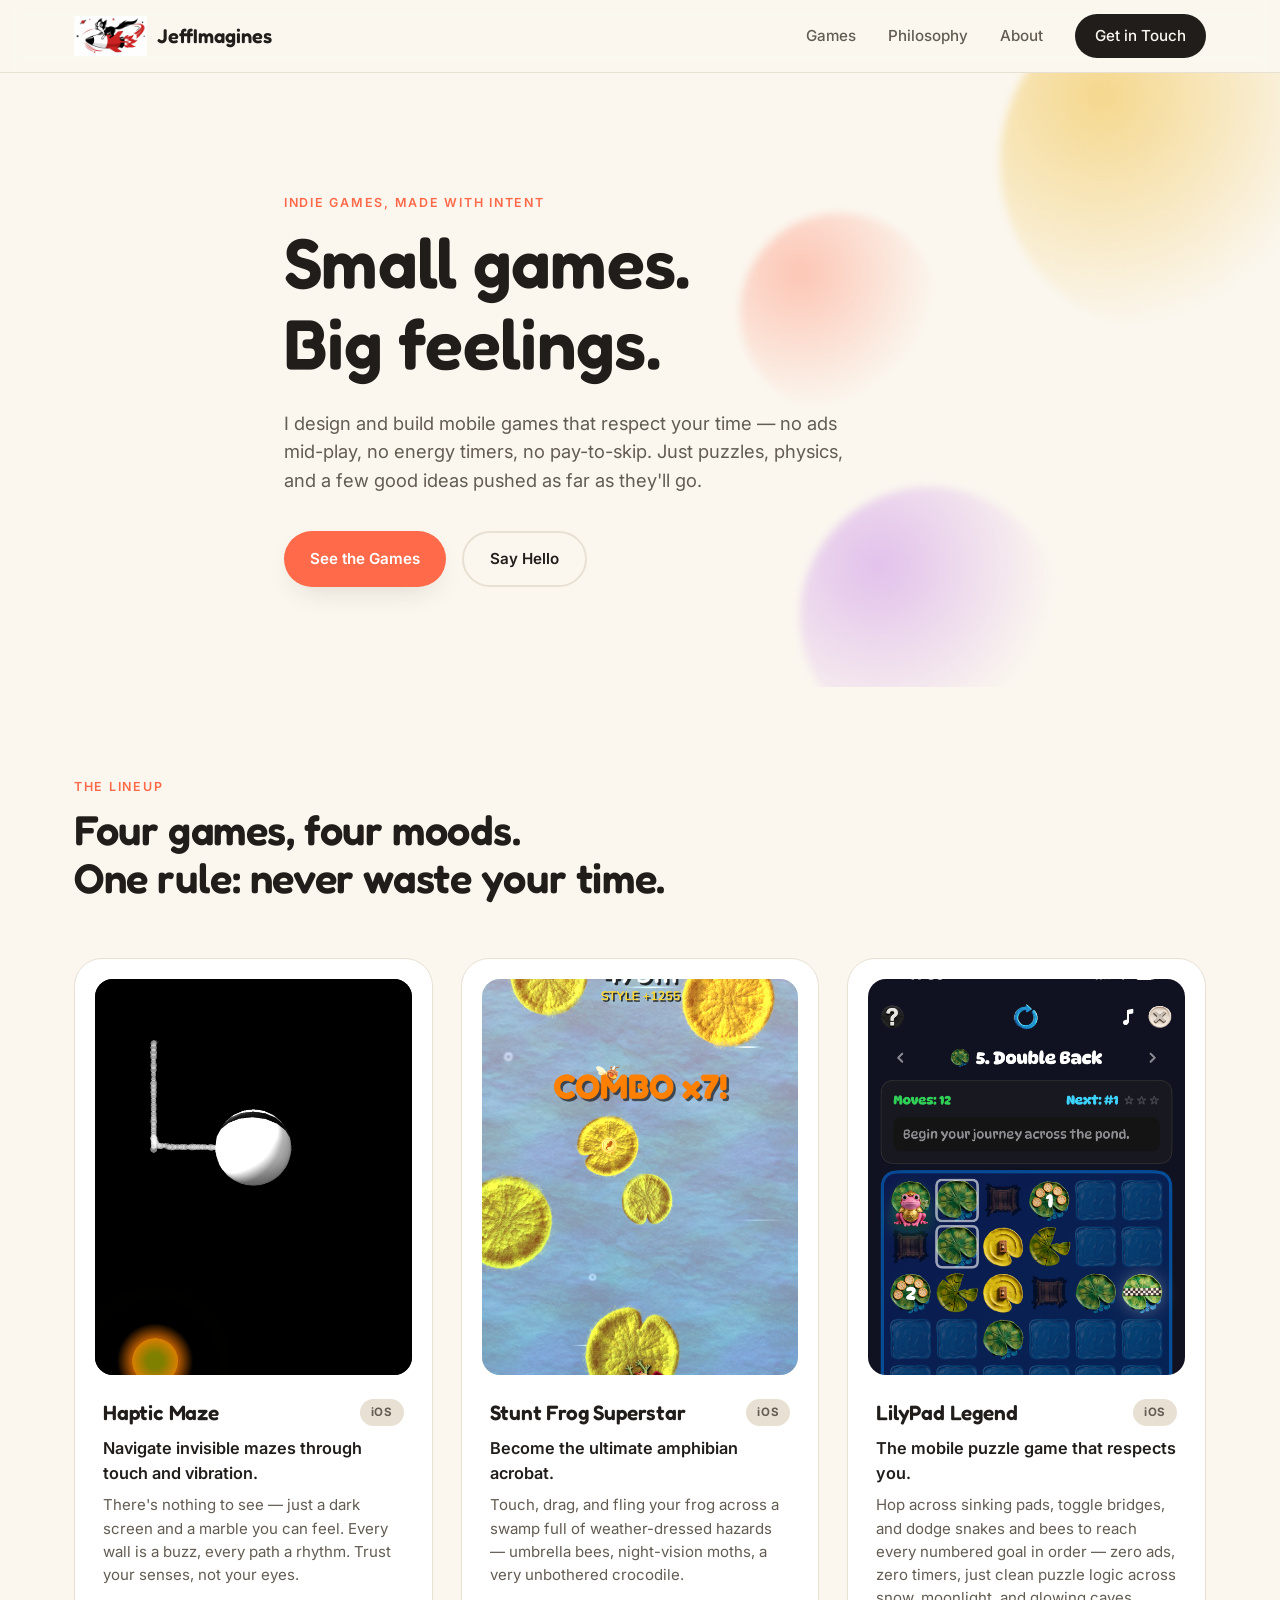
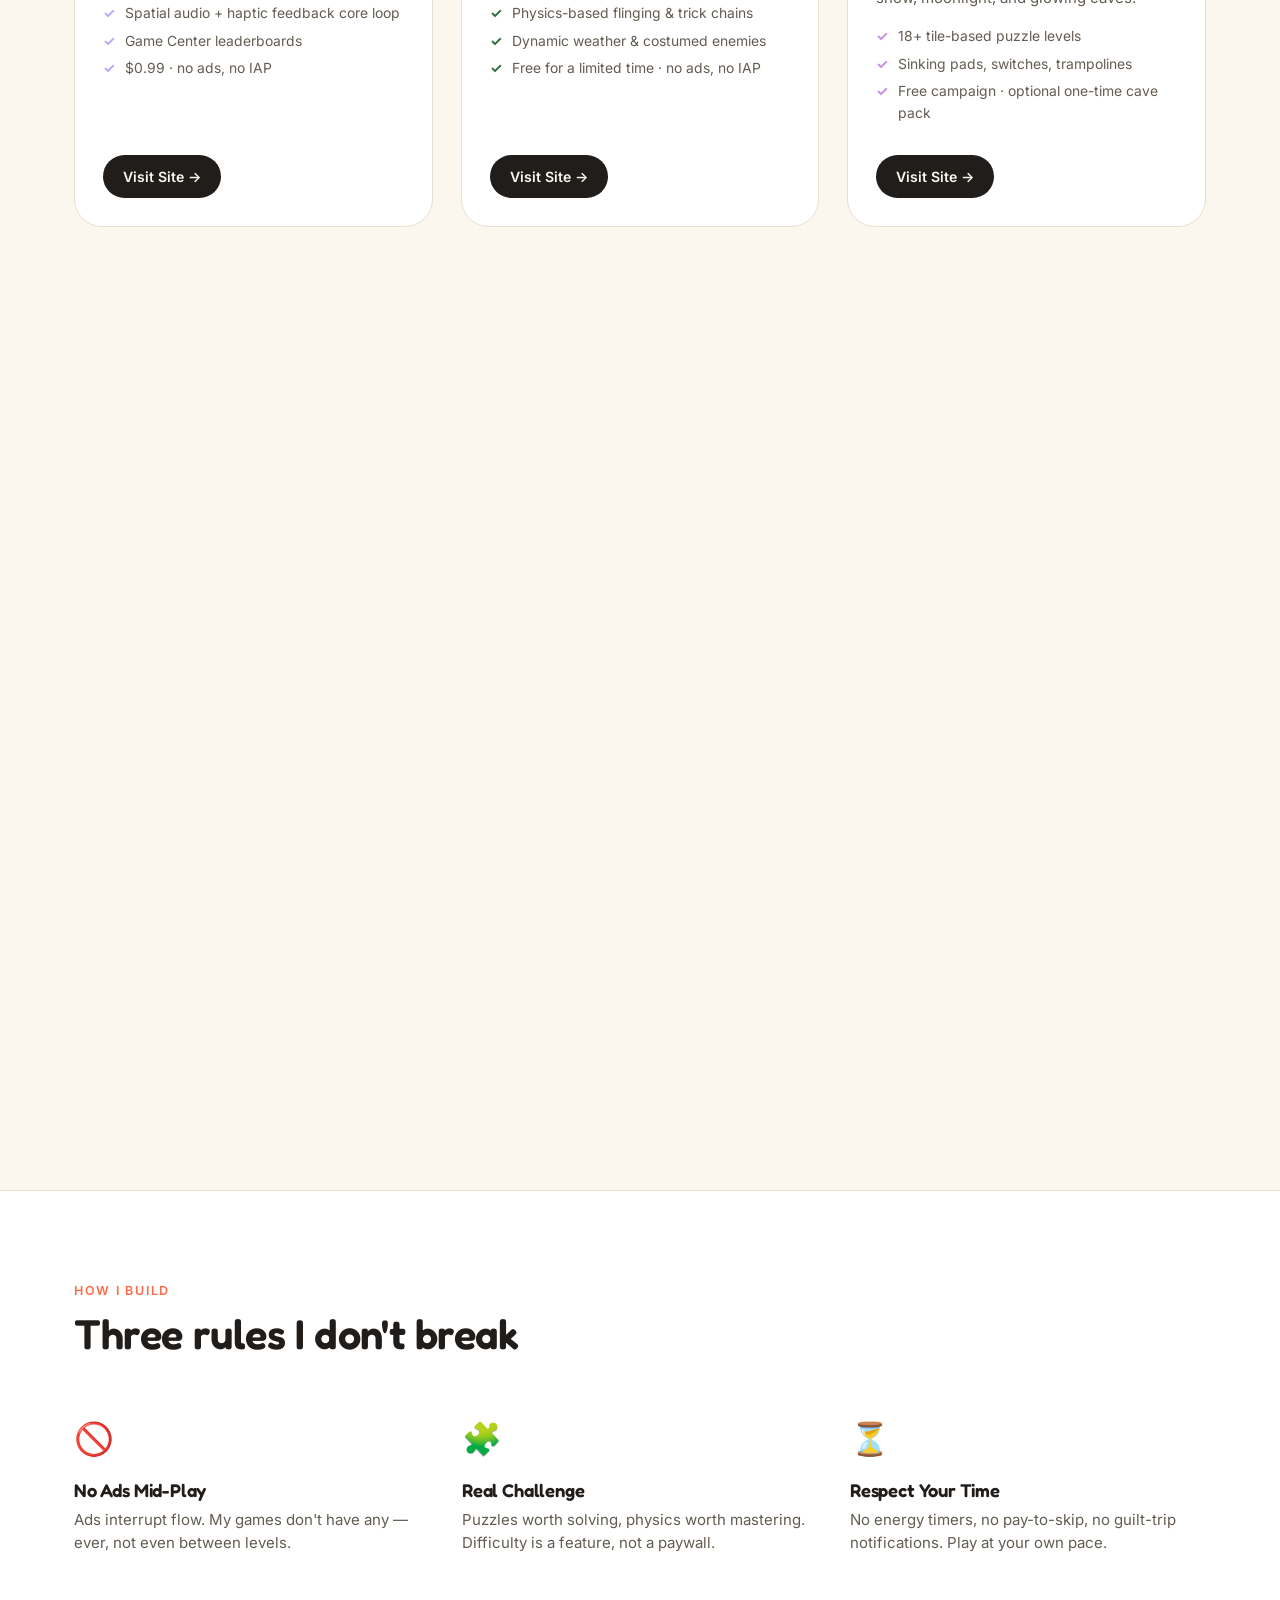
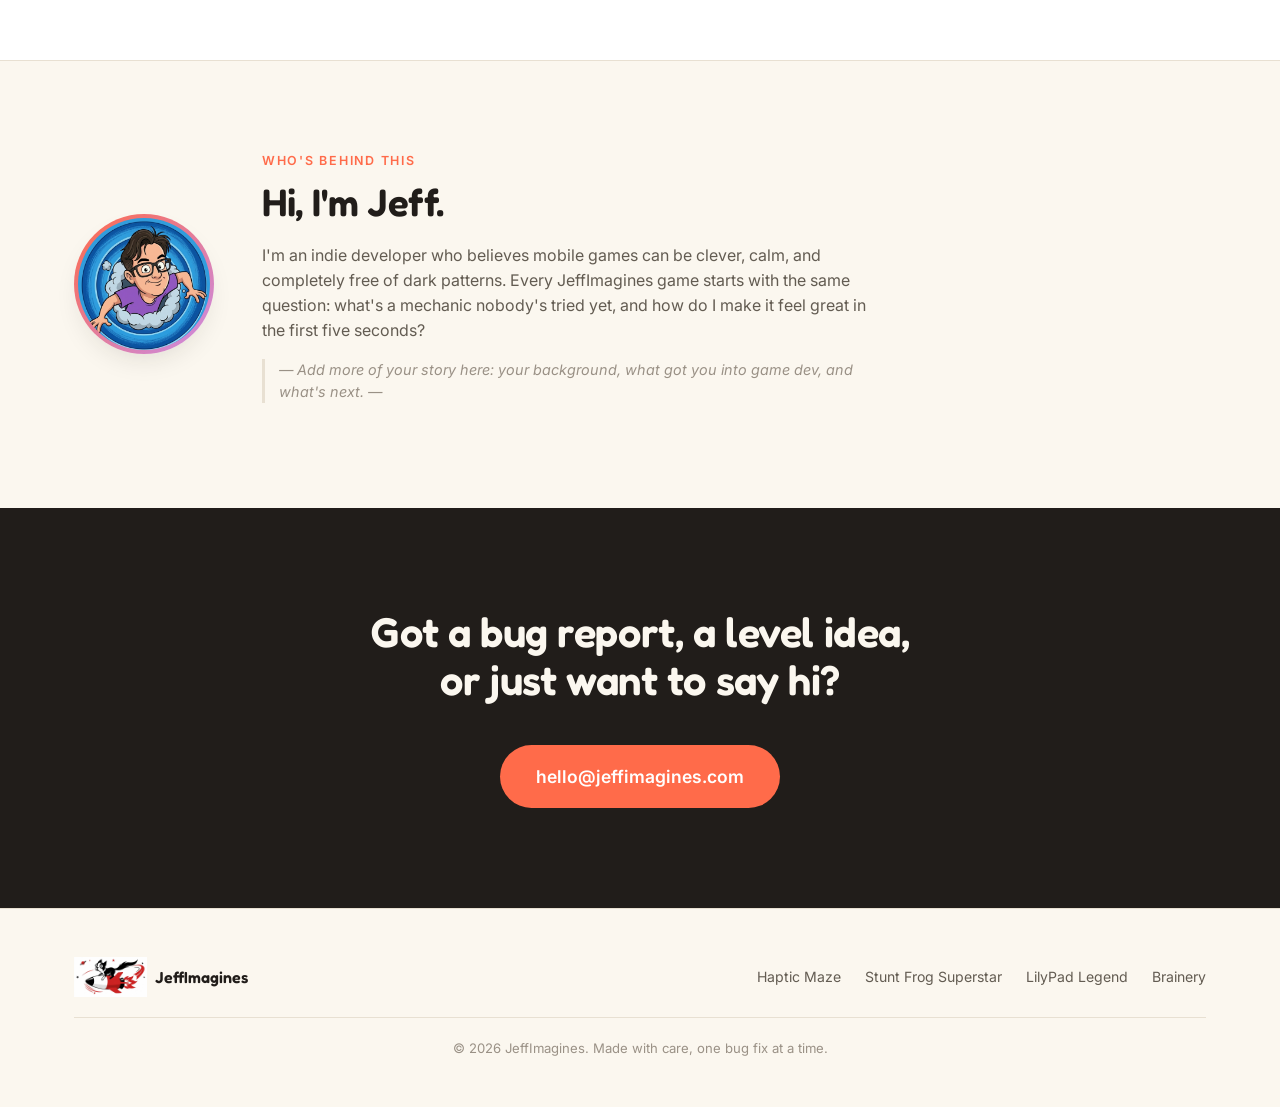
==== index.html @ 8369ee56 "Initial commit: JeffImagines game portfolio site Responsive one-page site showcasing Haptic Maze, St" ====
<!DOCTYPE html>
<html lang="en">
<head>
<meta charset="UTF-8">
<meta name="viewport" content="width=device-width, initial-scale=1.0">
<title>JeffImagines — Indie Mobile Games</title>
<meta name="description" content="JeffImagines is an indie studio making small, honest mobile games — Haptic Maze, Stunt Frog Superstar, LilyPad Legend, and Brainery. No ads mid-play, no dark patterns, just good games.">
<link rel="icon" href="assets/logo.PNG" type="image/png">
<link rel="preconnect" href="https://fonts.googleapis.com">
<link rel="preconnect" href="https://fonts.gstatic.com" crossorigin>
<link href="https://fonts.googleapis.com/css2?family=Fredoka:wght@500;600;700&family=Inter:wght@400;500;600;700&display=swap" rel="stylesheet">
<link rel="stylesheet" href="css/styles.css">
</head>
<body>

<a class="skip-link" href="#main">Skip to content</a>

<header class="site-header" id="top">
  <div class="wrap header-inner">
    <a href="#top" class="brand">
      <img src="assets/logo.PNG" alt="" class="brand-mark">
      <span class="brand-name">JeffImagines</span>
    </a>

    <nav class="main-nav" id="main-nav">
      <a href="#games">Games</a>
      <a href="#philosophy">Philosophy</a>
      <a href="#about">About</a>
      <a href="#contact" class="nav-cta">Get in Touch</a>
    </nav>

    <button class="nav-toggle" id="navToggle" aria-label="Toggle menu" aria-expanded="false" aria-controls="main-nav">
      <span></span><span></span><span></span>
    </button>
  </div>
</header>

<main id="main">

  <!-- HERO -->
  <section class="hero">
    <div class="hero-blob blob-1" aria-hidden="true"></div>
    <div class="hero-blob blob-2" aria-hidden="true"></div>
    <div class="hero-blob blob-3" aria-hidden="true"></div>
    <div class="wrap hero-inner">
      <p class="eyebrow">Indie games, made with intent</p>
      <h1>Small games.<br>Big feelings.</h1>
      <p class="hero-sub">
        I design and build mobile games that respect your time — no ads mid-play,
        no energy timers, no pay-to-skip. Just puzzles, physics, and a few good ideas
        pushed as far as they'll go.
      </p>
      <div class="hero-actions">
        <a href="#games" class="btn btn-primary">See the Games</a>
        <a href="#contact" class="btn btn-ghost">Say Hello</a>
      </div>
    </div>
  </section>

  <!-- GAMES -->
  <section class="games" id="games">
    <div class="wrap">
      <div class="section-head">
        <p class="eyebrow">The Lineup</p>
        <h2>Four games, four moods.<br>One rule: never waste your time.</h2>
      </div>

      <div class="game-grid">

        <!-- Haptic Maze -->
        <article class="game-card card-maze">
          <div class="card-art">
            <img src="assets/screenshots/haptic-maze.png" alt="Haptic Maze gameplay — a glowing white marble navigating a dark maze in Zen Mode" class="art-shot" loading="lazy">
          </div>
          <div class="card-body">
            <div class="card-top">
              <h3>Haptic Maze</h3>
              <span class="platform-badge">iOS</span>
            </div>
            <p class="card-tag">Navigate invisible mazes through touch and vibration.</p>
            <p class="card-desc">
              There's nothing to see — just a dark screen and a marble you can feel.
              Every wall is a buzz, every path a rhythm. Trust your senses, not your eyes.
            </p>
            <ul class="card-features">
              <li>Spatial audio + haptic feedback core loop</li>
              <li>Game Center leaderboards</li>
              <li>$0.99 · no ads, no IAP</li>
            </ul>
            <a href="https://hapticmaze.com" target="_blank" rel="noopener" class="btn btn-card">Visit Site →</a>
          </div>
        </article>

        <!-- Stunt Frog Superstar -->
        <article class="game-card card-frog">
          <div class="card-art">
            <img src="assets/screenshots/stunt-frog-superstar.png" alt="Stunt Frog Superstar gameplay — frog in a cape chaining a x7 combo across falling lily pads" class="art-shot" loading="lazy">
          </div>
          <div class="card-body">
            <div class="card-top">
              <h3>Stunt Frog Superstar</h3>
              <span class="platform-badge">iOS</span>
            </div>
            <p class="card-tag">Become the ultimate amphibian acrobat.</p>
            <p class="card-desc">
              Touch, drag, and fling your frog across a swamp full of weather-dressed
              hazards — umbrella bees, night-vision moths, a very unbothered crocodile.
            </p>
            <ul class="card-features">
              <li>Physics-based flinging &amp; trick chains</li>
              <li>Dynamic weather &amp; costumed enemies</li>
              <li>Free for a limited time · no ads, no IAP</li>
            </ul>
            <a href="https://stuntfrogsuperstar.com" target="_blank" rel="noopener" class="btn btn-card">Visit Site →</a>
          </div>
        </article>

        <!-- LilyPad Legend -->
        <article class="game-card card-lily">
          <div class="card-art">
            <img src="assets/screenshots/lilypad-legend.png" alt="LilyPad Legend gameplay — a tile-based pond puzzle grid with a crowned frog, switches, and numbered goal pads" class="art-shot" loading="lazy">
          </div>
          <div class="card-body">
            <div class="card-top">
              <h3>LilyPad Legend</h3>
              <span class="platform-badge">iOS</span>
            </div>
            <p class="card-tag">The mobile puzzle game that respects you.</p>
            <p class="card-desc">
              Hop across sinking pads, toggle bridges, and dodge snakes and bees to
              reach every numbered goal in order — zero ads, zero timers, just clean
              puzzle logic across snow, moonlight, and glowing caves.
            </p>
            <ul class="card-features">
              <li>18+ tile-based puzzle levels</li>
              <li>Sinking pads, switches, trampolines</li>
              <li>Free campaign · optional one-time cave pack</li>
            </ul>
            <a href="https://www.lilypadlegend.com" target="_blank" rel="noopener" class="btn btn-card">Visit Site →</a>
          </div>
        </article>

        <!-- Brainery -->
        <article class="game-card card-brain">
          <div class="card-art">
            <img src="assets/screenshots/brainery.png" alt="Brainery gameplay — a cryptogram puzzle mid-solve with a letter-mapping keyboard" class="art-shot" loading="lazy">
          </div>
          <div class="card-body">
            <div class="card-top">
              <h3>Brainery</h3>
              <span class="platform-badge">iOS</span>
            </div>
            <p class="card-tag">Seven puzzles. One sharper brain.</p>
            <p class="card-desc">
              A calm, paper-warm bundle of seven cognitive games — cryptograms,
              memory grids, reaction drills, mental math — built as a quiet ritual,
              not another notification to dismiss.
            </p>
            <ul class="card-features">
              <li>7 games in one: speed, memory, reasoning, vocabulary</li>
              <li>No ads mid-puzzle, no dark patterns</li>
              <li>Distraction-free, focus-first design</li>
            </ul>
            <a href="https://pixelfilm44.github.io/brainery-marketing/" target="_blank" rel="noopener" class="btn btn-card">Visit Site →</a>
          </div>
        </article>

      </div>
    </div>
  </section>

  <!-- PHILOSOPHY -->
  <section class="philosophy" id="philosophy">
    <div class="wrap">
      <div class="section-head">
        <p class="eyebrow">How I Build</p>
        <h2>Three rules I don't break</h2>
      </div>
      <div class="principle-grid">
        <div class="principle">
          <div class="principle-icon" aria-hidden="true">🚫</div>
          <h3>No Ads Mid-Play</h3>
          <p>Ads interrupt flow. My games don't have any — ever, not even between levels.</p>
        </div>
        <div class="principle">
          <div class="principle-icon" aria-hidden="true">🧩</div>
          <h3>Real Challenge</h3>
          <p>Puzzles worth solving, physics worth mastering. Difficulty is a feature, not a paywall.</p>
        </div>
        <div class="principle">
          <div class="principle-icon" aria-hidden="true">⏳</div>
          <h3>Respect Your Time</h3>
          <p>No energy timers, no pay-to-skip, no guilt-trip notifications. Play at your own pace.</p>
        </div>
      </div>
    </div>
  </section>

  <!-- ABOUT -->
  <section class="about" id="about">
    <div class="wrap about-inner">
      <img src="assets/profile.PNG" alt="Cartoon portrait of Jeff bursting through a cloud" class="about-avatar">
      <div class="about-copy">
        <p class="eyebrow">Who's Behind This</p>
        <h2>Hi, I'm Jeff.</h2>
        <p>
          I'm an indie developer who believes mobile games can be clever, calm, and
          completely free of dark patterns. Every JeffImagines game starts with the
          same question: what's a mechanic nobody's tried yet, and how do I make it
          feel great in the first five seconds?
        </p>
        <p class="about-edit-note">
          — Add more of your story here: your background, what got you into game dev,
          and what's next. —
        </p>
      </div>
    </div>
  </section>

  <!-- CONTACT -->
  <section class="contact" id="contact">
    <div class="wrap contact-inner">
      <h2>Got a bug report, a level idea,<br>or just want to say hi?</h2>
      <a href="mailto:hello@jeffimagines.com" class="btn btn-primary btn-lg">hello@jeffimagines.com</a>
    </div>
  </section>

</main>

<footer class="site-footer">
  <div class="wrap footer-inner">
    <div class="footer-brand">
      <img src="assets/logo.PNG" alt="" class="brand-mark"> JeffImagines
    </div>
    <nav class="footer-links">
      <a href="https://hapticmaze.com" target="_blank" rel="noopener">Haptic Maze</a>
      <a href="https://stuntfrogsuperstar.com" target="_blank" rel="noopener">Stunt Frog Superstar</a>
      <a href="https://www.lilypadlegend.com" target="_blank" rel="noopener">LilyPad Legend</a>
      <a href="https://pixelfilm44.github.io/brainery-marketing/" target="_blank" rel="noopener">Brainery</a>
    </nav>
    <p class="footer-copy">© <span id="year"></span> JeffImagines. Made with care, one bug fix at a time.</p>
  </div>
</footer>

<script src="js/main.js"></script>
</body>
</html>
---- css/styles.css ----
/* ============ Reset & Base ============ */
*, *::before, *::after { box-sizing: border-box; }
html { scroll-behavior: smooth; }

:root {
  --paper: #FBF7EF;
  --paper-raised: #FFFFFF;
  --ink: #211D1A;
  --ink-soft: #635C52;
  --ink-faint: #9A9186;
  --line: #E8E0D2;

  --brand: #FF6B4A;
  --brand-dark: #E4552F;
  --brand-ink: #FFF4EE;

  --maze-bg: #14120F;
  --maze-fg: #F2F0EB;
  --maze-accent: #B9A6FF;

  --frog-bg: #E7F3DD;
  --frog-fg: #1F3A22;
  --frog-accent: #EFB92E;
  --frog-deep: #2F6B3C;

  --lily-bg: #FDEEF3;
  --lily-fg: #4A2340;
  --lily-accent: #C98CE8;
  --lily-leaf: #6FBF73;

  --brain-bg: #FCEEDD;
  --brain-fg: #4A3420;
  --brain-accent: #FF6B4A;

  --radius-lg: 28px;
  --radius-md: 18px;
  --radius-sm: 10px;
  --shadow-soft: 0 12px 30px -12px rgba(33, 29, 26, 0.16);
  --shadow-lift: 0 20px 40px -14px rgba(33, 29, 26, 0.28);

  font-size: 16px;
}

@media (prefers-color-scheme: dark) {
  :root {
    --paper: #17140F;
    --paper-raised: #211D17;
    --ink: #F5F1E8;
    --ink-soft: #C7BEAF;
    --ink-faint: #8B8375;
    --line: #35302A;
    --brand-ink: #221812;
  }
}

body {
  margin: 0;
  font-family: 'Inter', -apple-system, BlinkMacSystemFont, 'Segoe UI', sans-serif;
  background: var(--paper);
  color: var(--ink);
  line-height: 1.55;
  -webkit-font-smoothing: antialiased;
}

h1, h2, h3 {
  font-family: 'Fredoka', 'Inter', sans-serif;
  font-weight: 600;
  line-height: 1.15;
  margin: 0 0 0.5em;
  letter-spacing: -0.01em;
}

p { margin: 0 0 1em; color: var(--ink-soft); }
a { color: inherit; text-decoration: none; }
ul { margin: 0; padding: 0; list-style: none; }
img, svg { display: block; max-width: 100%; }

.wrap {
  width: 100%;
  max-width: 1180px;
  margin: 0 auto;
  padding: 0 24px;
}

.skip-link {
  position: absolute;
  left: -999px;
  top: 0;
  background: var(--brand);
  color: #fff;
  padding: 12px 20px;
  border-radius: 0 0 8px 0;
  z-index: 999;
}
.skip-link:focus { left: 0; }

.eyebrow {
  text-transform: uppercase;
  letter-spacing: 0.14em;
  font-size: 0.78rem;
  font-weight: 600;
  color: var(--brand);
  margin-bottom: 0.8em;
}

/* ============ Buttons ============ */
.btn {
  display: inline-flex;
  align-items: center;
  gap: 8px;
  padding: 14px 26px;
  border-radius: 999px;
  font-weight: 600;
  font-size: 0.95rem;
  transition: transform 0.18s ease, box-shadow 0.18s ease, background 0.18s ease;
  white-space: nowrap;
}
.btn-primary {
  background: var(--brand);
  color: #fff;
  box-shadow: var(--shadow-soft);
}
.btn-primary:hover { background: var(--brand-dark); transform: translateY(-2px); box-shadow: var(--shadow-lift); }
.btn-ghost {
  background: transparent;
  color: var(--ink);
  border: 2px solid var(--line);
}
.btn-ghost:hover { border-color: var(--brand); color: var(--brand); transform: translateY(-2px); }
.btn-lg { padding: 18px 36px; font-size: 1.1rem; }
.btn-card {
  background: var(--ink);
  color: var(--paper);
  padding: 11px 20px;
  font-size: 0.88rem;
}
.btn-card:hover { transform: translateY(-2px); box-shadow: var(--shadow-soft); }

/* ============ Header ============ */
.site-header {
  position: sticky;
  top: 0;
  z-index: 100;
  background: color-mix(in srgb, var(--paper) 88%, transparent);
  backdrop-filter: blur(10px);
  border-bottom: 1px solid var(--line);
}
.header-inner {
  display: flex;
  align-items: center;
  justify-content: space-between;
  height: 72px;
}
.brand {
  display: flex;
  align-items: center;
  gap: 10px;
  font-family: 'Fredoka', sans-serif;
  font-weight: 600;
  font-size: 1.25rem;
}
.brand-mark { height: 40px; width: auto; display: block; }

.main-nav {
  display: flex;
  align-items: center;
  gap: 32px;
}
.main-nav a {
  font-weight: 500;
  color: var(--ink-soft);
  font-size: 0.95rem;
}
.main-nav a:hover { color: var(--ink); }
.nav-cta {
  background: var(--ink);
  color: var(--paper) !important;
  padding: 10px 20px;
  border-radius: 999px;
}
.nav-cta:hover { background: var(--brand) !important; }

.nav-toggle {
  display: none;
  flex-direction: column;
  gap: 5px;
  background: none;
  border: none;
  cursor: pointer;
  padding: 8px;
}
.nav-toggle span {
  width: 24px;
  height: 2px;
  background: var(--ink);
  border-radius: 2px;
  transition: transform 0.25s ease, opacity 0.25s ease;
}
.nav-toggle.open span:nth-child(1) { transform: translateY(7px) rotate(45deg); }
.nav-toggle.open span:nth-child(2) { opacity: 0; }
.nav-toggle.open span:nth-child(3) { transform: translateY(-7px) rotate(-45deg); }

/* ============ Hero ============ */
.hero {
  position: relative;
  overflow: hidden;
  padding: 120px 0 100px;
}
.hero-inner { position: relative; z-index: 2; max-width: 760px; }
.hero h1 {
  font-size: clamp(2.6rem, 6vw, 4.4rem);
  margin-bottom: 0.35em;
}
.hero-sub {
  font-size: 1.15rem;
  max-width: 560px;
  margin-bottom: 2em;
}
.hero-actions { display: flex; gap: 16px; flex-wrap: wrap; }

.hero-blob {
  position: absolute;
  border-radius: 50%;
  filter: blur(4px);
  opacity: 0.5;
  z-index: 1;
}
.blob-1 { width: 340px; height: 340px; background: radial-gradient(circle at 30% 30%, var(--frog-accent), transparent 70%); top: -80px; right: -60px; }
.blob-2 { width: 260px; height: 260px; background: radial-gradient(circle at 30% 30%, var(--lily-accent), transparent 70%); bottom: -60px; right: 220px; }
.blob-3 { width: 200px; height: 200px; background: radial-gradient(circle at 30% 30%, var(--brand), transparent 70%); top: 140px; right: 340px; opacity: 0.35; }

/* ============ Section Head ============ */
.section-head { max-width: 640px; margin-bottom: 56px; }
.section-head h2 { font-size: clamp(1.8rem, 3.6vw, 2.6rem); }

.games, .philosophy { padding: 90px 0; }
.philosophy { background: var(--paper-raised); border-top: 1px solid var(--line); border-bottom: 1px solid var(--line); }

/* ============ Game Cards ============ */
.game-grid {
  display: grid;
  grid-template-columns: repeat(auto-fit, minmax(320px, 1fr));
  gap: 28px;
}

.game-card {
  background: var(--paper-raised);
  border: 1px solid var(--line);
  border-radius: var(--radius-lg);
  overflow: hidden;
  display: flex;
  flex-direction: column;
  transition: transform 0.25s ease, box-shadow 0.25s ease;
}
.game-card:hover {
  transform: translateY(-6px);
  box-shadow: var(--shadow-lift);
}

.card-art { padding: 20px 20px 0; }
.art-shot {
  width: 100%;
  aspect-ratio: 4 / 5;
  object-fit: cover;
  border-radius: var(--radius-md);
  background: var(--line);
}

.card-body { padding: 24px 28px 28px; display: flex; flex-direction: column; flex: 1; }
.card-top { display: flex; align-items: center; justify-content: space-between; gap: 12px; }
.card-top h3 { font-size: 1.3rem; margin: 0; }

.platform-badge {
  font-size: 0.72rem;
  font-weight: 700;
  letter-spacing: 0.06em;
  padding: 5px 11px;
  border-radius: 999px;
  background: var(--line);
  color: var(--ink-soft);
  flex-shrink: 0;
}

.card-tag {
  font-weight: 600;
  color: var(--ink);
  margin: 0.6em 0 0.4em;
  font-size: 1.02rem;
}
.card-desc { font-size: 0.94rem; margin-bottom: 1.1em; }

.card-features { margin-bottom: 1.5em; }
.card-features li {
  font-size: 0.87rem;
  color: var(--ink-soft);
  padding-left: 22px;
  position: relative;
  margin-bottom: 6px;
}
.card-features li::before {
  content: "✓";
  position: absolute;
  left: 0;
  color: var(--card-accent, var(--brand));
  font-weight: 700;
}

.game-card .btn-card { margin-top: auto; align-self: flex-start; }

/* Per-card themed accents + screenshot crop framing */
.card-maze { --card-accent: var(--maze-accent); }
.card-maze .art-shot { object-position: 50% 60%; background: var(--maze-bg); }

.card-frog { --card-accent: var(--frog-deep); }
.card-frog .art-shot { object-position: 50% 28%; background: var(--frog-bg); }

.card-lily { --card-accent: var(--lily-accent); }
.card-lily .art-shot { object-position: 50% 10%; background: var(--lily-bg); }

.card-brain { --card-accent: var(--brain-accent); }
.card-brain .art-shot { object-position: 50% 15%; background: var(--brain-bg); }

/* ============ Philosophy ============ */
.principle-grid {
  display: grid;
  grid-template-columns: repeat(auto-fit, minmax(240px, 1fr));
  gap: 32px;
}
.principle-icon {
  font-size: 2rem;
  margin-bottom: 0.5em;
}
.principle h3 { font-size: 1.15rem; margin-bottom: 0.4em; }
.principle p { font-size: 0.94rem; }

/* ============ About ============ */
.about { padding: 90px 0; }
.about-inner {
  display: flex;
  align-items: center;
  gap: 48px;
}
.about-avatar {
  flex-shrink: 0;
  box-sizing: border-box;
  width: 140px;
  height: 140px;
  border-radius: 50%;
  object-fit: cover;
  background: linear-gradient(135deg, var(--brand), var(--lily-accent));
  padding: 4px;
  box-shadow: var(--shadow-soft);
}
.about-copy { max-width: 620px; }
.about-copy h2 { font-size: clamp(1.8rem, 3.4vw, 2.4rem); }
.about-edit-note {
  font-style: italic;
  color: var(--ink-faint);
  font-size: 0.9rem;
  border-left: 3px solid var(--line);
  padding-left: 14px;
}

/* ============ Contact ============ */
.contact {
  padding: 100px 0;
  background: var(--ink);
  color: var(--paper);
  text-align: center;
}
.contact h2 {
  color: var(--paper);
  font-size: clamp(1.8rem, 3.8vw, 2.6rem);
  margin-bottom: 1em;
}
.contact .btn-primary { box-shadow: none; }

/* ============ Footer ============ */
.site-footer {
  padding: 48px 0;
  background: var(--paper);
  border-top: 1px solid var(--line);
}
.footer-inner {
  display: flex;
  flex-wrap: wrap;
  align-items: center;
  justify-content: space-between;
  gap: 20px;
}
.footer-brand {
  display: flex;
  align-items: center;
  gap: 8px;
  font-family: 'Fredoka', sans-serif;
  font-weight: 600;
}
.footer-links { display: flex; flex-wrap: wrap; gap: 24px; }
.footer-links a { font-size: 0.88rem; color: var(--ink-soft); }
.footer-links a:hover { color: var(--brand); }
.footer-copy {
  width: 100%;
  font-size: 0.82rem;
  color: var(--ink-faint);
  margin: 0;
  text-align: center;
  border-top: 1px solid var(--line);
  padding-top: 20px;
}

/* ============ Scroll reveal ============ */
.reveal {
  opacity: 0;
  transform: translateY(18px);
  transition: opacity 0.6s ease, transform 0.6s ease;
}
.reveal.in-view { opacity: 1; transform: translateY(0); }

/* ============ Responsive ============ */
@media (max-width: 860px) {
  .about-inner { flex-direction: column; text-align: center; }
  .about-avatar { width: 110px; height: 110px; }
}

@media (max-width: 720px) {
  .main-nav {
    position: fixed;
    top: 72px;
    left: 0;
    right: 0;
    background: var(--paper-raised);
    border-bottom: 1px solid var(--line);
    flex-direction: column;
    align-items: stretch;
    padding: 16px 24px 24px;
    gap: 4px;
    transform: translateY(-130%);
    opacity: 0;
    transition: transform 0.25s ease, opacity 0.25s ease;
  }
  .main-nav.open { transform: translateY(0); opacity: 1; }
  .main-nav a { padding: 12px 4px; border-bottom: 1px solid var(--line); }
  .main-nav a:last-child { border-bottom: none; }
  .nav-cta { text-align: center; margin-top: 8px; }
  .nav-toggle { display: flex; }

  .hero { padding: 90px 0 70px; }
  .hero-actions { flex-direction: column; align-items: stretch; }
  .hero-actions .btn { justify-content: center; }

  .games, .philosophy, .about, .contact { padding: 64px 0; }
}

@media (max-width: 420px) {
  .wrap { padding: 0 18px; }
  .card-body { padding: 20px 20px 24px; }
}
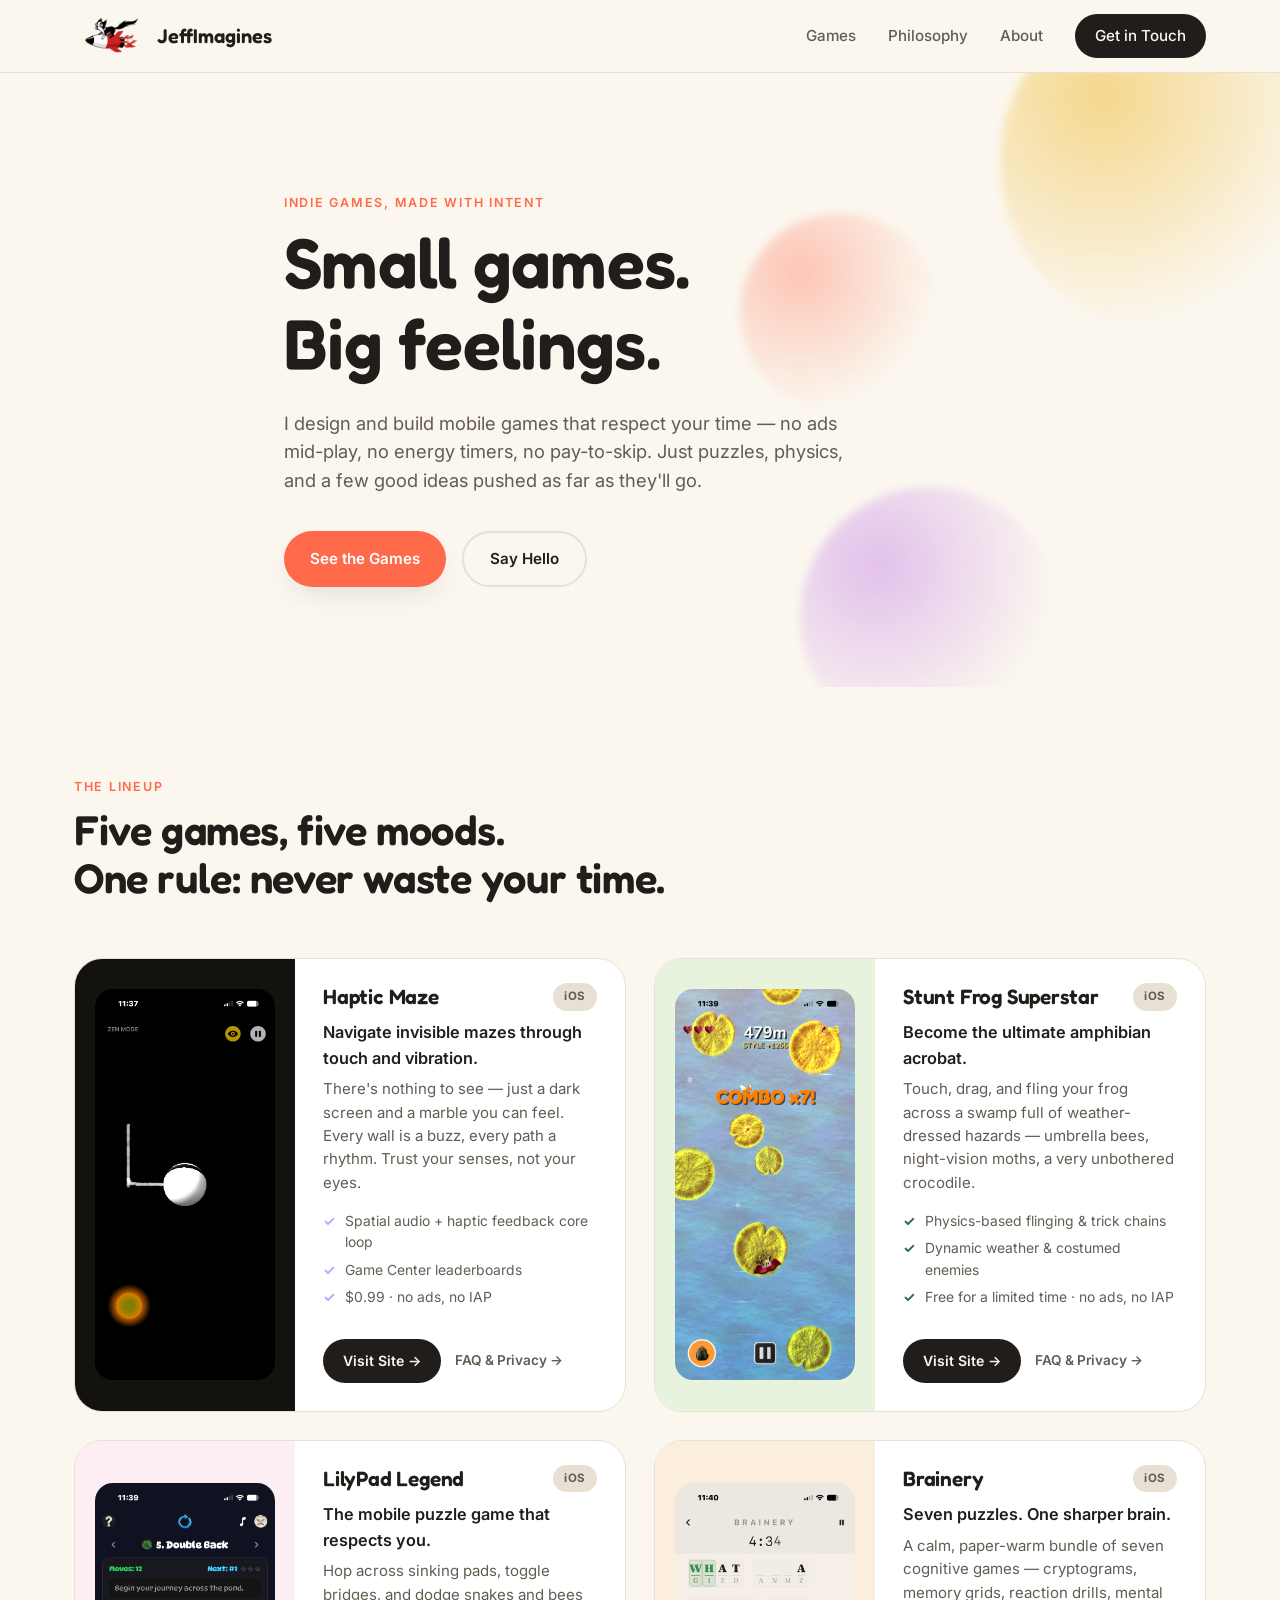
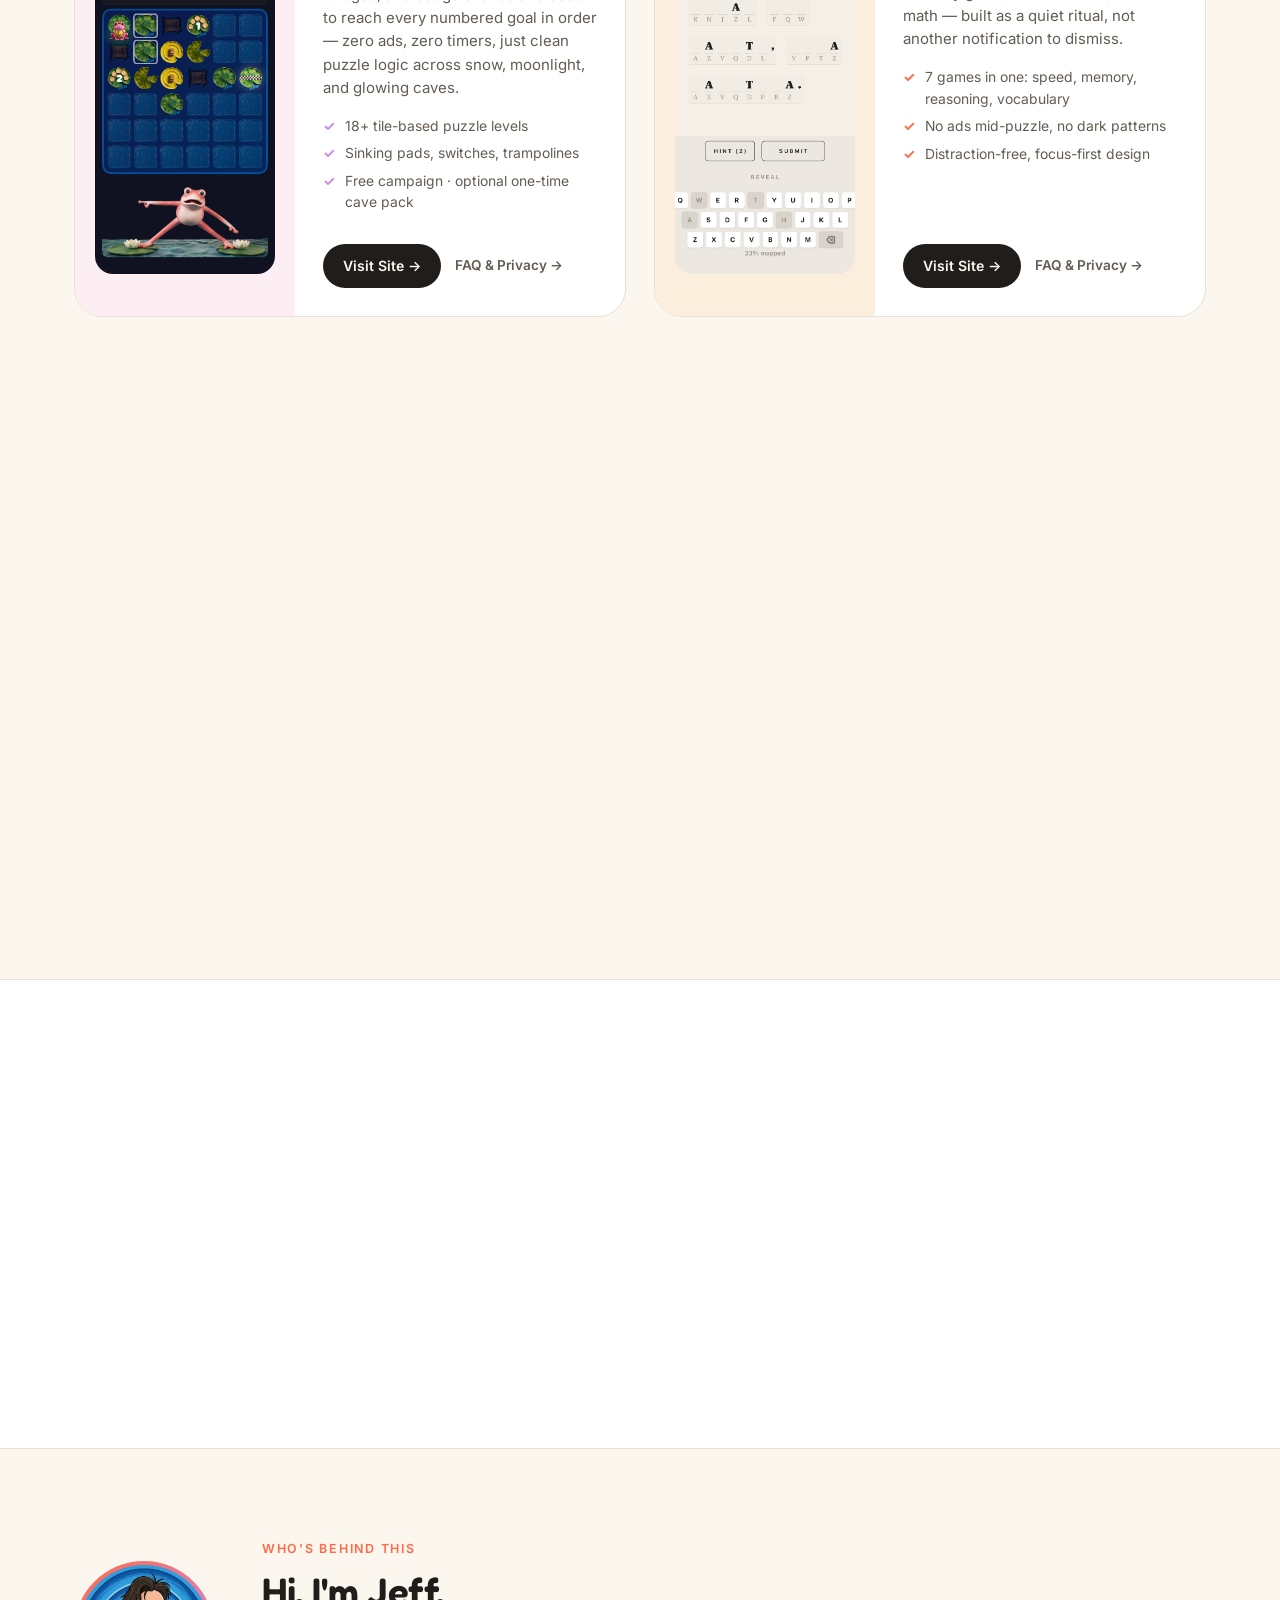
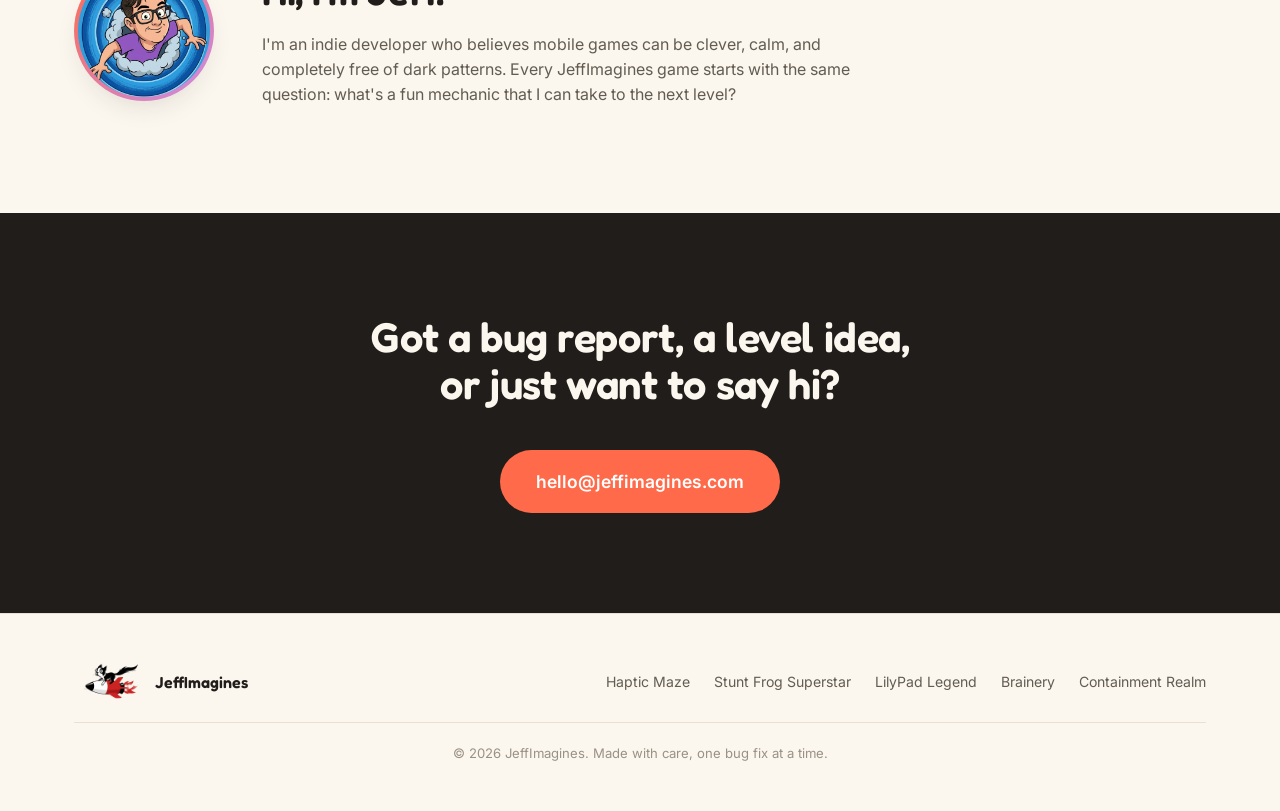
==== commit 727b49c6: "Add per-game FAQ and Privacy Policy pages Pull FAQ and Privacy Policy content from jeffimagines.com " ====
--- a/index.html
+++ b/index.html
@@ -4,7 +4,7 @@
 <meta charset="UTF-8">
 <meta name="viewport" content="width=device-width, initial-scale=1.0">
 <title>JeffImagines — Indie Mobile Games</title>
-<meta name="description" content="JeffImagines is an indie studio making small, honest mobile games — Haptic Maze, Stunt Frog Superstar, LilyPad Legend, and Brainery. No ads mid-play, no dark patterns, just good games.">
+<meta name="description" content="JeffImagines is an indie studio making small, honest mobile games — Haptic Maze, Stunt Frog Superstar, LilyPad Legend, Brainery, and Containment Realm. No ads mid-play, no dark patterns, just good games.">
 <link rel="icon" href="assets/logo.PNG" type="image/png">
 <link rel="preconnect" href="https://fonts.googleapis.com">
 <link rel="preconnect" href="https://fonts.gstatic.com" crossorigin>
@@ -62,7 +62,7 @@
     <div class="wrap">
       <div class="section-head">
         <p class="eyebrow">The Lineup</p>
-        <h2>Four games, four moods.<br>One rule: never waste your time.</h2>
+        <h2>Five games, five moods.<br>One rule: never waste your time.</h2>
       </div>
 
       <div class="game-grid">
@@ -87,7 +87,10 @@
               <li>Game Center leaderboards</li>
               <li>$0.99 · no ads, no IAP</li>
             </ul>
-            <a href="https://hapticmaze.com" target="_blank" rel="noopener" class="btn btn-card">Visit Site →</a>
+            <div class="card-links">
+              <a href="https://hapticmaze.com" target="_blank" rel="noopener" class="btn btn-card">Visit Site →</a>
+              <a href="games/haptic-maze.html" class="link-secondary">FAQ &amp; Privacy →</a>
+            </div>
           </div>
         </article>
 
@@ -111,7 +114,10 @@
               <li>Dynamic weather &amp; costumed enemies</li>
               <li>Free for a limited time · no ads, no IAP</li>
             </ul>
-            <a href="https://stuntfrogsuperstar.com" target="_blank" rel="noopener" class="btn btn-card">Visit Site →</a>
+            <div class="card-links">
+              <a href="https://stuntfrogsuperstar.com" target="_blank" rel="noopener" class="btn btn-card">Visit Site →</a>
+              <a href="games/stunt-frog-superstar.html" class="link-secondary">FAQ &amp; Privacy →</a>
+            </div>
           </div>
         </article>
 
@@ -136,7 +142,10 @@
               <li>Sinking pads, switches, trampolines</li>
               <li>Free campaign · optional one-time cave pack</li>
             </ul>
-            <a href="https://www.lilypadlegend.com" target="_blank" rel="noopener" class="btn btn-card">Visit Site →</a>
+            <div class="card-links">
+              <a href="https://www.lilypadlegend.com" target="_blank" rel="noopener" class="btn btn-card">Visit Site →</a>
+              <a href="games/lilypad-legend.html" class="link-secondary">FAQ &amp; Privacy →</a>
+            </div>
           </div>
         </article>
 
@@ -161,7 +170,39 @@
               <li>No ads mid-puzzle, no dark patterns</li>
               <li>Distraction-free, focus-first design</li>
             </ul>
-            <a href="https://pixelfilm44.github.io/brainery-marketing/" target="_blank" rel="noopener" class="btn btn-card">Visit Site →</a>
+            <div class="card-links">
+              <a href="https://pixelfilm44.github.io/brainery-marketing/" target="_blank" rel="noopener" class="btn btn-card">Visit Site →</a>
+              <a href="games/brainery.html" class="link-secondary">FAQ &amp; Privacy →</a>
+            </div>
+          </div>
+        </article>
+
+        <!-- Containment Realm -->
+        <article class="game-card card-contain">
+          <div class="card-art">
+            <img src="assets/screenshots/containment.png" alt="Containment Realm gameplay — a neon perimeter drawn around escaped prisoners on a dark grid, with a timer and shield meter" class="art-shot" loading="lazy">
+          </div>
+          <div class="card-body">
+            <div class="card-top">
+              <h3>Containment Realm</h3>
+              <span class="platform-badge">iOS</span>
+            </div>
+            <p class="card-tag">Master the art of containment before time runs out.</p>
+            <p class="card-desc">
+              Draw neon barriers or tap to corral escaped prisoners before they breach
+              the perimeter. Play claustrophobic "Inside" rounds or sprawling "Outside"
+              arenas as color-coded rule-breakers, bombs, and a relentless Warden escalate
+              the chaos.
+            </p>
+            <ul class="card-features">
+              <li>Two modes: Inside &amp; Outside, drawing and tap controls</li>
+              <li>Upgradable power-ups — tornadoes, time slow, speed, wall repair</li>
+              <li>Game Center leaderboards &amp; achievements · free, no ads</li>
+            </ul>
+            <div class="card-links">
+              <a href="https://apps.apple.com/us/app/containment-realm/id6751374012" target="_blank" rel="noopener" class="btn btn-card">Visit Site →</a>
+              <a href="games/containment-realm.html" class="link-secondary">FAQ &amp; Privacy →</a>
+            </div>
           </div>
         </article>
 
@@ -206,12 +247,7 @@
         <p>
           I'm an indie developer who believes mobile games can be clever, calm, and
           completely free of dark patterns. Every JeffImagines game starts with the
-          same question: what's a mechanic nobody's tried yet, and how do I make it
-          feel great in the first five seconds?
-        </p>
-        <p class="about-edit-note">
-          — Add more of your story here: your background, what got you into game dev,
-          and what's next. —
+          same question: what's a fun mechanic that I can take to the next level?
         </p>
       </div>
     </div>
@@ -237,6 +273,7 @@
       <a href="https://stuntfrogsuperstar.com" target="_blank" rel="noopener">Stunt Frog Superstar</a>
       <a href="https://www.lilypadlegend.com" target="_blank" rel="noopener">LilyPad Legend</a>
       <a href="https://pixelfilm44.github.io/brainery-marketing/" target="_blank" rel="noopener">Brainery</a>
+      <a href="https://apps.apple.com/us/app/containment-realm/id6751374012" target="_blank" rel="noopener">Containment Realm</a>
     </nav>
     <p class="footer-copy">© <span id="year"></span> JeffImagines. Made with care, one bug fix at a time.</p>
   </div>
--- a/css/styles.css
+++ b/css/styles.css
@@ -31,6 +31,10 @@
   --brain-bg: #FCEEDD;
   --brain-fg: #4A3420;
   --brain-accent: #FF6B4A;
+
+  --contain-bg: #060B14;
+  --contain-fg: #D8FBFF;
+  --contain-accent: #33E0FF;
 
   --radius-lg: 28px;
   --radius-md: 18px;
@@ -239,7 +243,7 @@
 /* ============ Game Cards ============ */
 .game-grid {
   display: grid;
-  grid-template-columns: repeat(auto-fit, minmax(320px, 1fr));
+  grid-template-columns: repeat(auto-fit, minmax(min(460px, 100%), 1fr));
   gap: 28px;
 }
 
@@ -257,16 +261,28 @@
   box-shadow: var(--shadow-lift);
 }
 
-.card-art { padding: 20px 20px 0; }
+@media (min-width: 560px) {
+  .game-card { flex-direction: row; }
+  .card-art { width: 220px; }
+}
+
+.card-art {
+  flex-shrink: 0;
+  display: flex;
+  align-items: center;
+  justify-content: center;
+  padding: 20px;
+}
 .art-shot {
-  width: 100%;
-  aspect-ratio: 4 / 5;
-  object-fit: cover;
+  max-width: 100%;
+  max-height: 460px;
+  width: auto;
+  height: auto;
+  object-fit: contain;
   border-radius: var(--radius-md);
-  background: var(--line);
-}
-
-.card-body { padding: 24px 28px 28px; display: flex; flex-direction: column; flex: 1; }
+}
+
+.card-body { padding: 24px 28px 28px; display: flex; flex-direction: column; flex: 1; min-width: 0; }
 .card-top { display: flex; align-items: center; justify-content: space-between; gap: 12px; }
 .card-top h3 { font-size: 1.3rem; margin: 0; }
 
@@ -307,18 +323,21 @@
 
 .game-card .btn-card { margin-top: auto; align-self: flex-start; }
 
-/* Per-card themed accents + screenshot crop framing */
+/* Per-card themed accents + screenshot frame backgrounds */
 .card-maze { --card-accent: var(--maze-accent); }
-.card-maze .art-shot { object-position: 50% 60%; background: var(--maze-bg); }
+.card-maze .card-art { background: var(--maze-bg); }
 
 .card-frog { --card-accent: var(--frog-deep); }
-.card-frog .art-shot { object-position: 50% 28%; background: var(--frog-bg); }
+.card-frog .card-art { background: var(--frog-bg); }
 
 .card-lily { --card-accent: var(--lily-accent); }
-.card-lily .art-shot { object-position: 50% 10%; background: var(--lily-bg); }
+.card-lily .card-art { background: var(--lily-bg); }
 
 .card-brain { --card-accent: var(--brain-accent); }
-.card-brain .art-shot { object-position: 50% 15%; background: var(--brain-bg); }
+.card-brain .card-art { background: var(--brain-bg); }
+
+.card-contain { --card-accent: var(--contain-accent); }
+.card-contain .card-art { background: var(--contain-bg); }
 
 /* ============ Philosophy ============ */
 .principle-grid {
@@ -353,13 +372,6 @@
 }
 .about-copy { max-width: 620px; }
 .about-copy h2 { font-size: clamp(1.8rem, 3.4vw, 2.4rem); }
-.about-edit-note {
-  font-style: italic;
-  color: var(--ink-faint);
-  font-size: 0.9rem;
-  border-left: 3px solid var(--line);
-  padding-left: 14px;
-}
 
 /* ============ Contact ============ */
 .contact {
@@ -455,3 +467,75 @@
   .wrap { padding: 0 18px; }
   .card-body { padding: 20px 20px 24px; }
 }
+
+/* ============ Card sub-link (FAQ / Privacy) ============ */
+.card-links { display: flex; align-items: center; gap: 14px; margin-top: auto; flex-wrap: wrap; }
+.card-links .btn-card { margin-top: 0; }
+.link-secondary {
+  font-size: 0.85rem;
+  font-weight: 600;
+  color: var(--ink-soft);
+  border-bottom: 1px solid transparent;
+}
+.link-secondary:hover { color: var(--brand); border-bottom-color: var(--brand); }
+
+/* ============ Legal / FAQ pages ============ */
+.legal-hero {
+  padding: 64px 0 40px;
+  border-bottom: 1px solid var(--line);
+}
+.legal-hero .eyebrow { margin-bottom: 0.6em; }
+.legal-hero h1 { font-size: clamp(2rem, 4.6vw, 3rem); margin-bottom: 0.3em; }
+.legal-hero p { max-width: 620px; font-size: 1.05rem; }
+.legal-back { display: inline-flex; align-items: center; gap: 6px; font-size: 0.9rem; font-weight: 600; color: var(--ink-soft); margin-bottom: 1.6em; }
+.legal-back:hover { color: var(--brand); }
+
+.legal-section { padding: 64px 0; }
+.legal-section + .legal-section { border-top: 1px solid var(--line); }
+.legal-section .section-head { margin-bottom: 36px; }
+
+.faq-list { display: flex; flex-direction: column; gap: 12px; max-width: 760px; }
+.faq-item {
+  background: var(--paper-raised);
+  border: 1px solid var(--line);
+  border-radius: var(--radius-md);
+  padding: 4px 22px;
+}
+.faq-item summary {
+  cursor: pointer;
+  font-weight: 600;
+  font-size: 1rem;
+  color: var(--ink);
+  padding: 18px 0;
+  list-style: none;
+  display: flex;
+  align-items: center;
+  justify-content: space-between;
+  gap: 16px;
+}
+.faq-item summary::-webkit-details-marker { display: none; }
+.faq-item summary::after {
+  content: "+";
+  flex-shrink: 0;
+  font-size: 1.3rem;
+  font-weight: 400;
+  color: var(--ink-faint);
+  transition: transform 0.2s ease;
+}
+.faq-item[open] summary::after { transform: rotate(45deg); }
+.faq-item p { font-size: 0.94rem; padding-bottom: 18px; margin: 0; }
+
+.legal-prose { max-width: 720px; font-size: 0.95rem; }
+.legal-prose h3 { font-size: 1.08rem; margin-top: 1.4em; }
+.legal-prose ul { list-style: disc; padding-left: 1.3em; margin-bottom: 1em; }
+.legal-prose li { color: var(--ink-soft); margin-bottom: 0.4em; }
+.legal-prose .legal-updated { color: var(--ink-faint); font-size: 0.88rem; margin-bottom: 1.6em; }
+.legal-note {
+  font-size: 0.88rem;
+  color: var(--ink-faint);
+  background: var(--paper-raised);
+  border: 1px solid var(--line);
+  border-radius: var(--radius-md);
+  padding: 16px 20px;
+  max-width: 720px;
+}
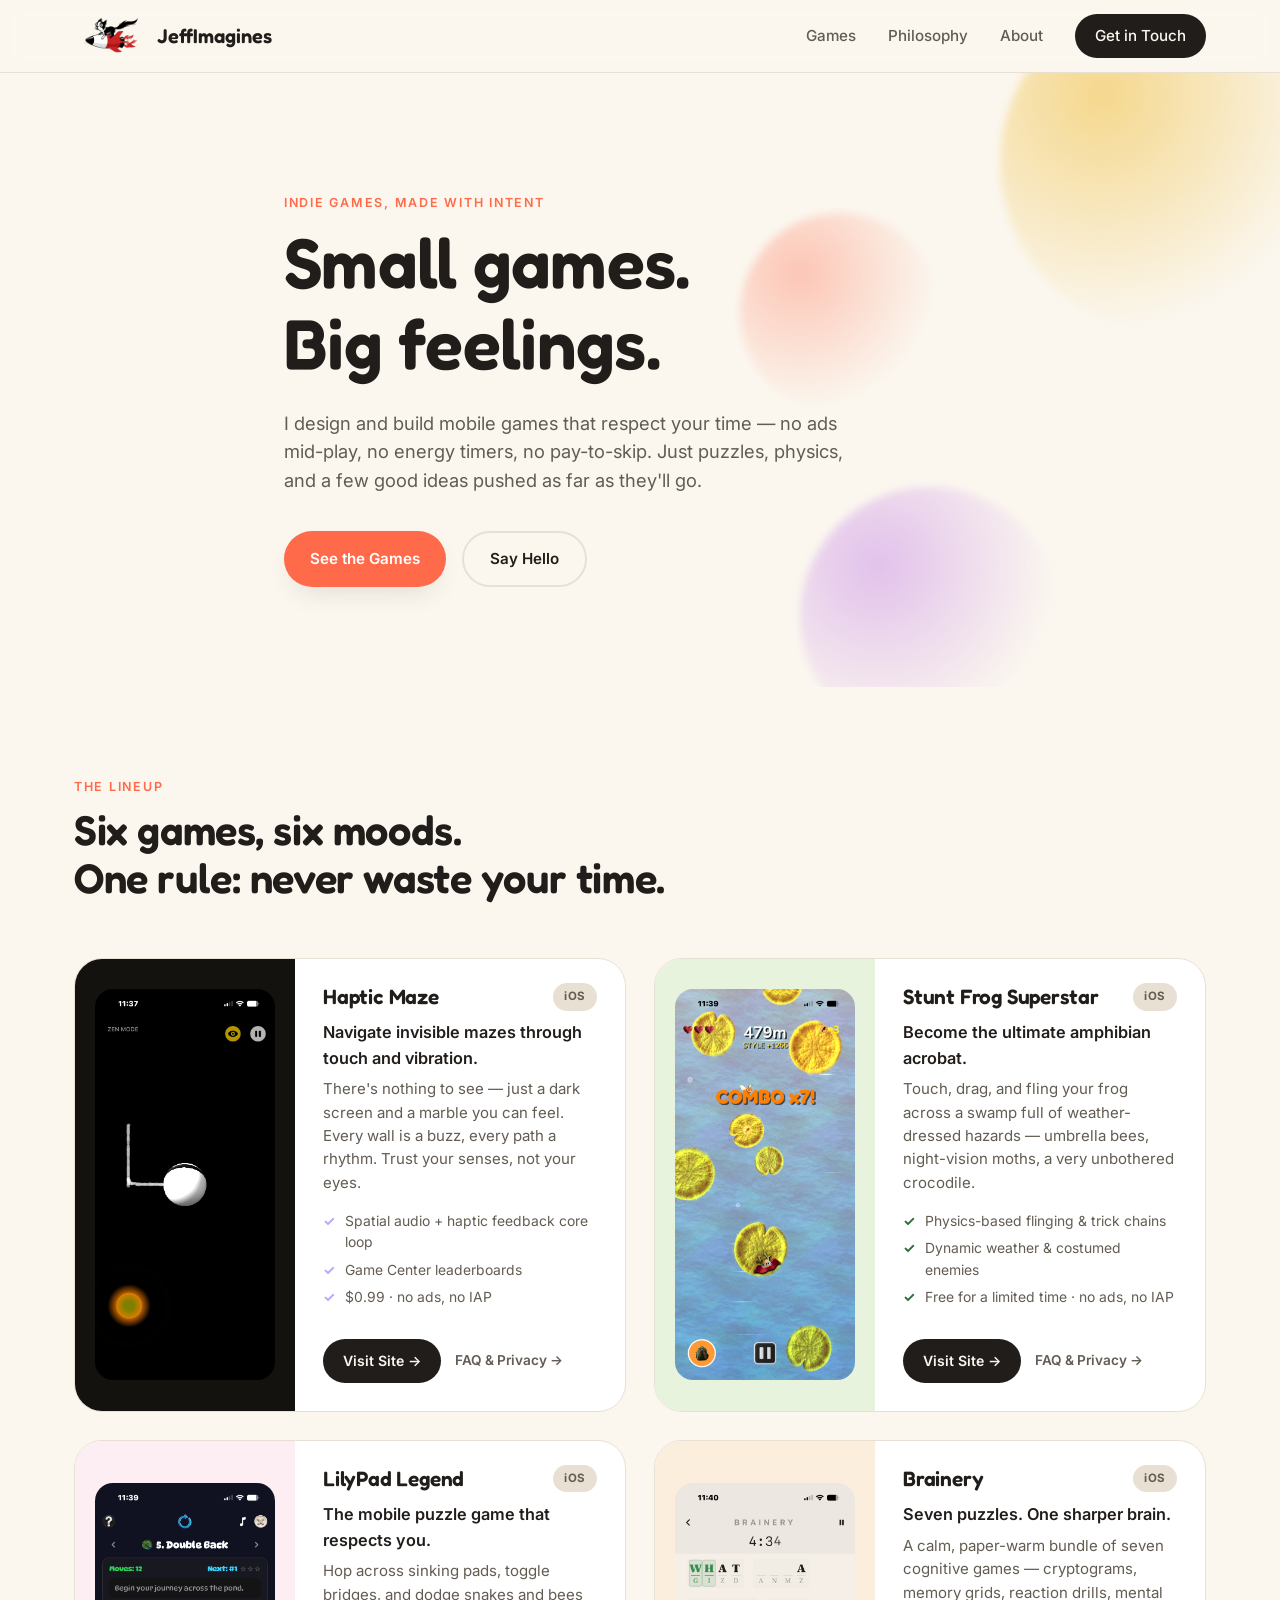
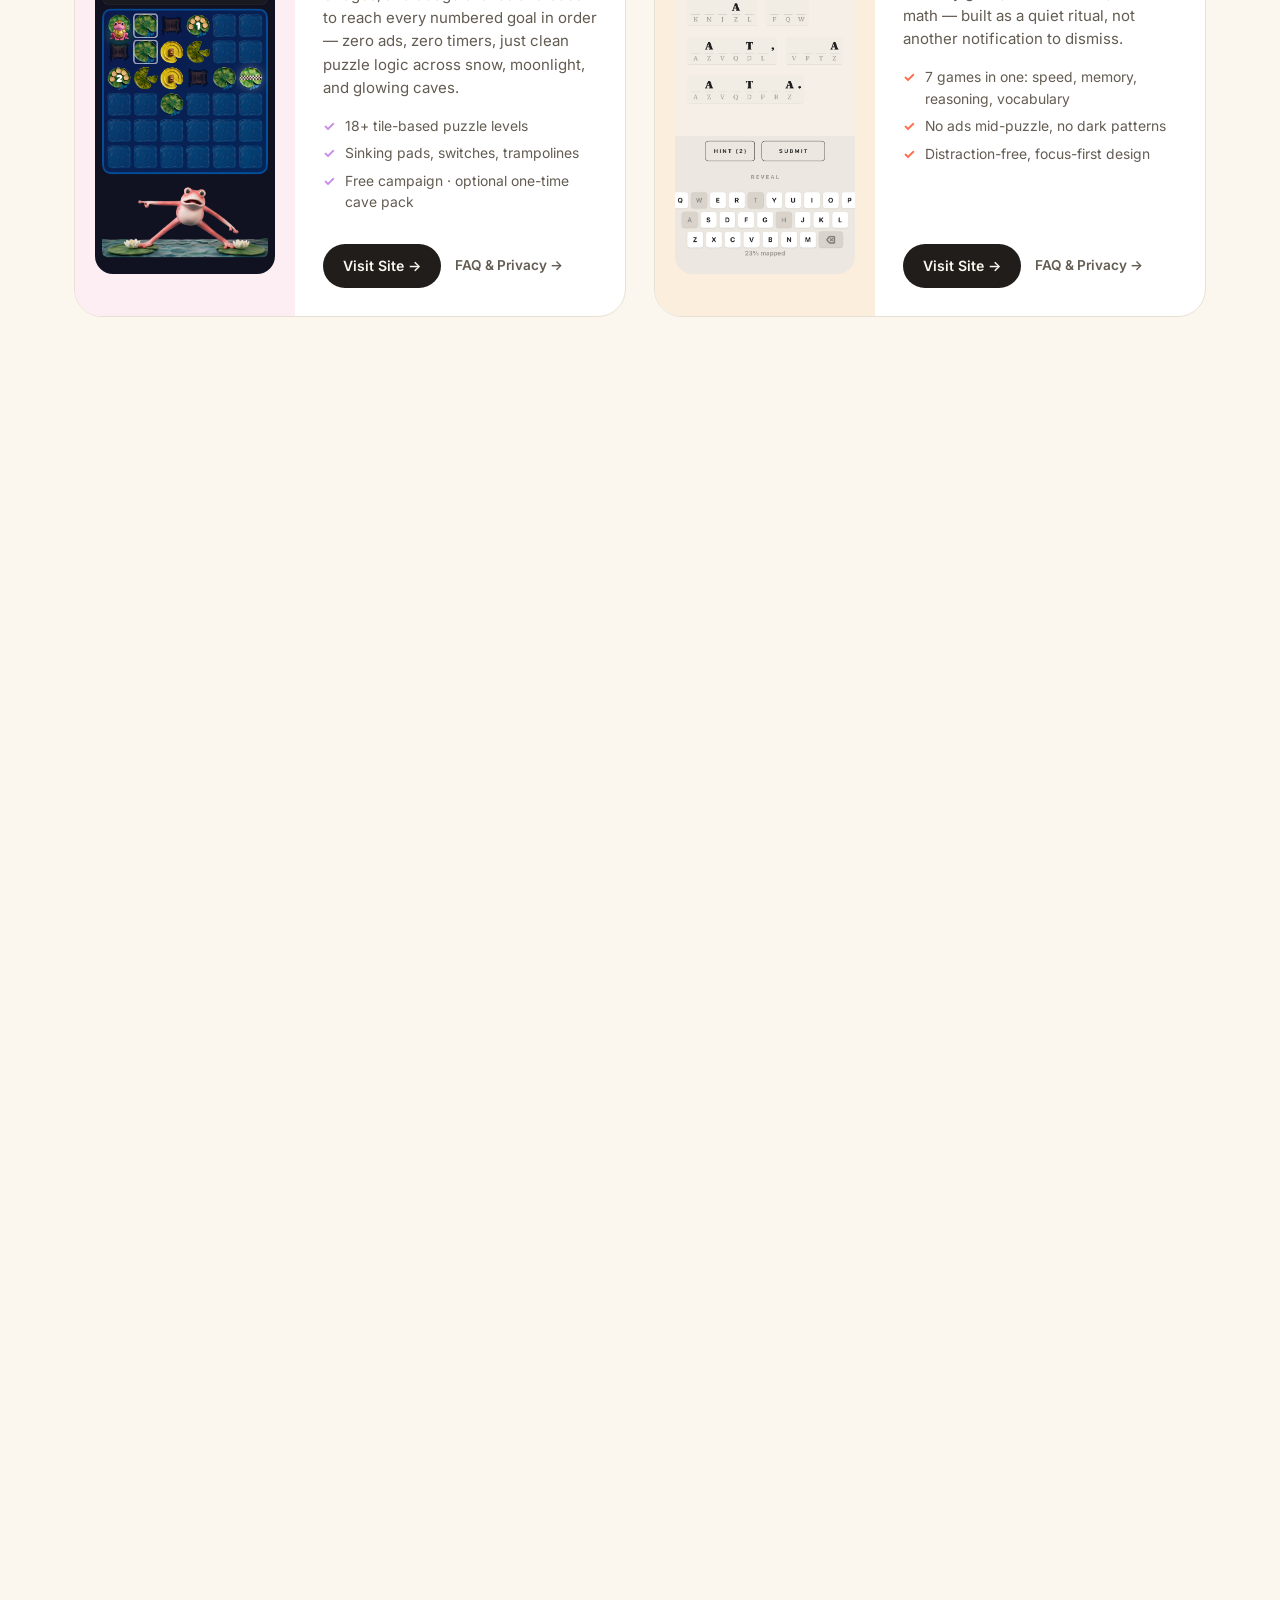
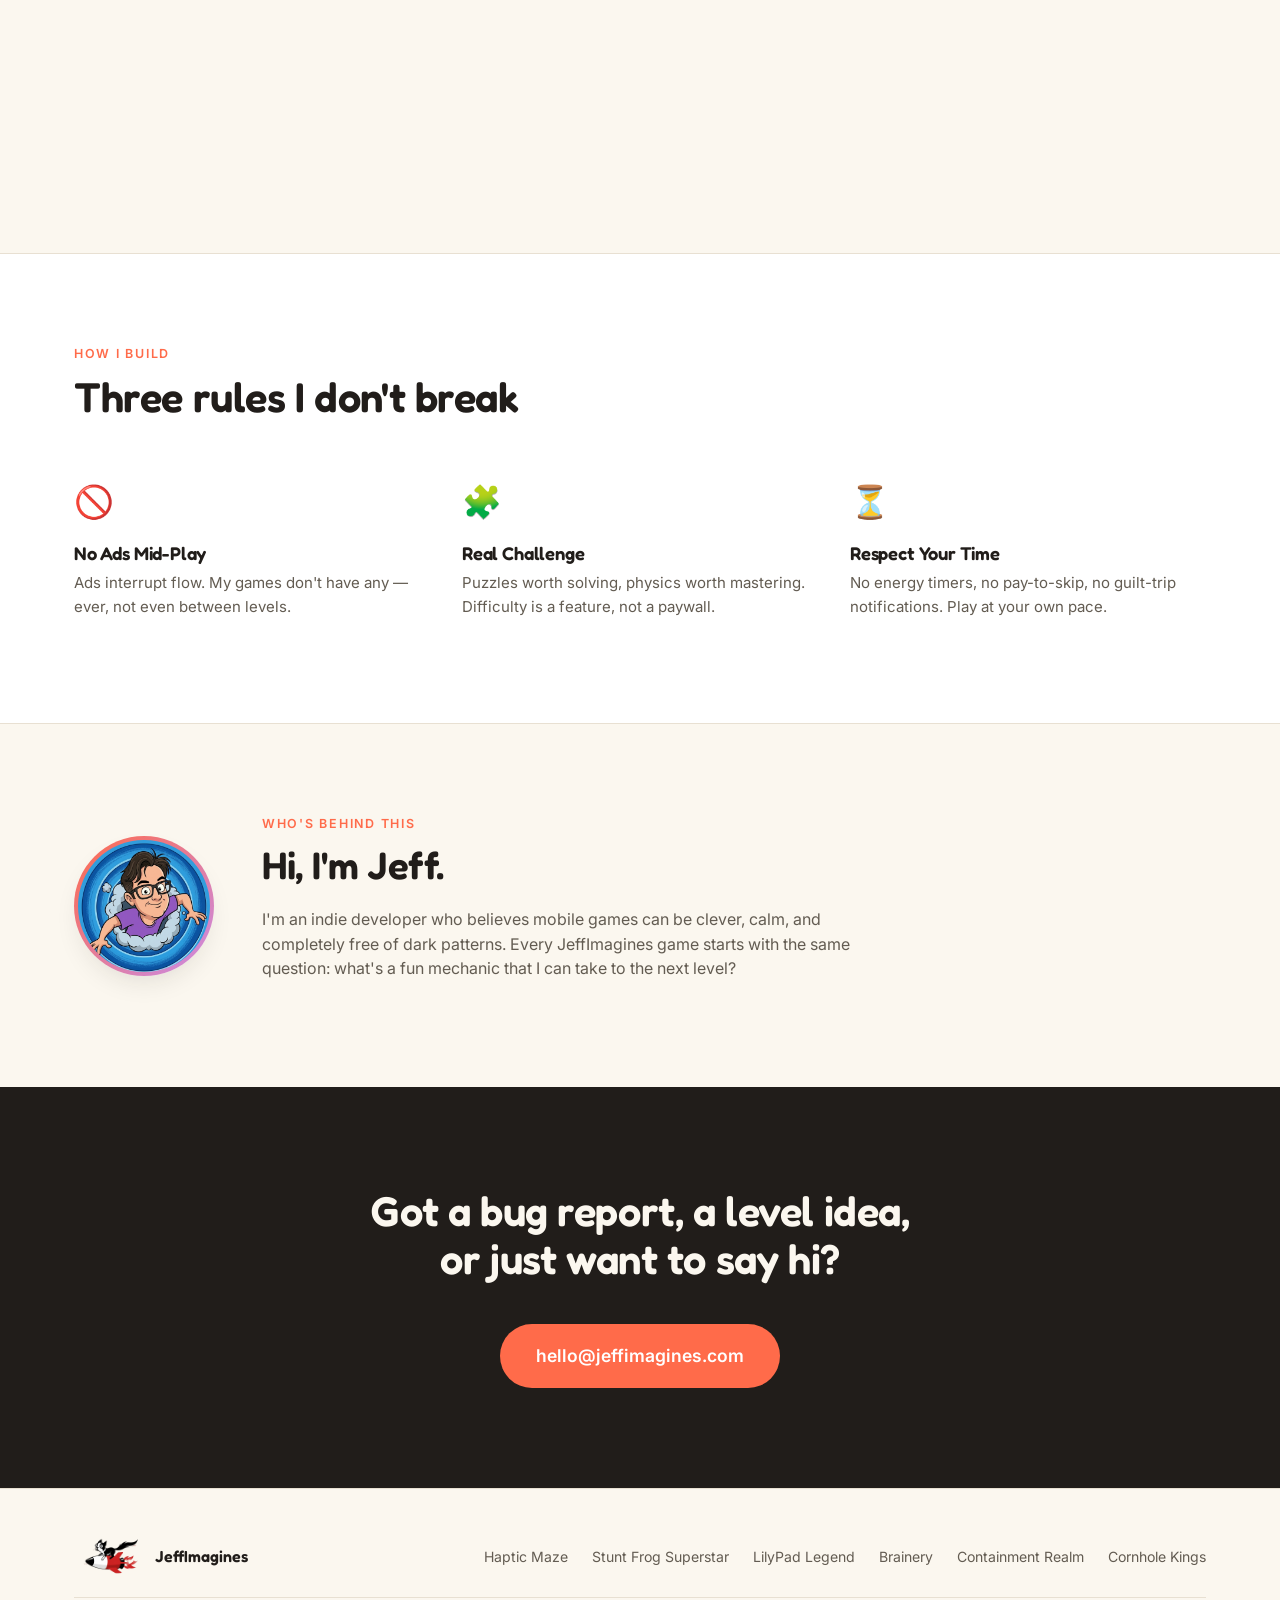
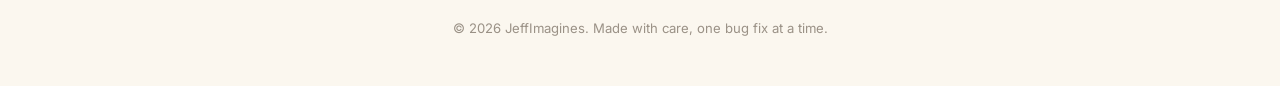
==== commit aedd2e73: "Add Cornhole Kings 1988 to the game lineup Co-Authored-By: Claude Sonnet 5.5 <noreply@anthropic.com>" ====
--- a/index.html
+++ b/index.html
@@ -4,7 +4,7 @@
 <meta charset="UTF-8">
 <meta name="viewport" content="width=device-width, initial-scale=1.0">
 <title>JeffImagines — Indie Mobile Games</title>
-<meta name="description" content="JeffImagines is an indie studio making small, honest mobile games — Haptic Maze, Stunt Frog Superstar, LilyPad Legend, Brainery, and Containment Realm. No ads mid-play, no dark patterns, just good games.">
+<meta name="description" content="JeffImagines is an indie studio making small, honest mobile games — Haptic Maze, Stunt Frog Superstar, LilyPad Legend, Brainery, Containment Realm, and Cornhole Kings 1988. No ads mid-play, no dark patterns, just good games.">
 <link rel="icon" href="assets/logo.PNG" type="image/png">
 <link rel="preconnect" href="https://fonts.googleapis.com">
 <link rel="preconnect" href="https://fonts.gstatic.com" crossorigin>
@@ -62,7 +62,7 @@
     <div class="wrap">
       <div class="section-head">
         <p class="eyebrow">The Lineup</p>
-        <h2>Five games, five moods.<br>One rule: never waste your time.</h2>
+        <h2>Six games, six moods.<br>One rule: never waste your time.</h2>
       </div>
 
       <div class="game-grid">
@@ -202,6 +202,36 @@
             <div class="card-links">
               <a href="https://apps.apple.com/us/app/containment-realm/id6751374012" target="_blank" rel="noopener" class="btn btn-card">Visit Site →</a>
               <a href="games/containment-realm.html" class="link-secondary">FAQ &amp; Privacy →</a>
+            </div>
+          </div>
+        </article>
+
+
+        <!-- Cornhole Kings -->
+        <article class="game-card card-corn">
+          <div class="card-art">
+            <img src="assets/screenshots/cornhole-kings.png" alt="Cornhole Kings 1988 gameplay — a pixel-art backyard garden with a cornhole board, an opponent in a straw hat, and a score banner" class="art-shot" loading="lazy">
+          </div>
+          <div class="card-body">
+            <div class="card-top">
+              <h3>Cornhole Kings 1988</h3>
+              <span class="platform-badge">iOS</span>
+            </div>
+            <p class="card-tag">Before cell phones, before social media, we were Cornhole Kings.</p>
+            <p class="card-desc">
+              A partly true coming-of-age story set in Meriden, Connecticut, summer 1988.
+              Play as 12-year-old Jack as he grows up, finds his first love, and discovers
+              courage through cornhole — in hand-pixeled 16-bit style with a chiptune soundtrack.
+            </p>
+            <ul class="card-features">
+              <li>Cornhole duels, sidewalk dash, BMX racing &amp; dream sequences</li>
+              <li>Eleven chapters plus a prologue</li>
+              <li>Coming soon · free prologue &amp; first chapter, $1.99 unlocks the rest</li>
+            </ul>
+            <div class="card-links">
+              <a href="https://cornhole-kings.jmielke.workers.dev/" target="_blank" rel="noopener" class="btn btn-card">Visit Site →</a>
+              <a href="https://cornhole-kings.jmielke.workers.dev/faq" target="_blank" rel="noopener" class="link-secondary">FAQ</a>
+              <a href="https://cornhole-kings.jmielke.workers.dev/privacy" target="_blank" rel="noopener" class="link-secondary">Privacy →</a>
             </div>
           </div>
         </article>
@@ -274,6 +304,7 @@
       <a href="https://www.lilypadlegend.com" target="_blank" rel="noopener">LilyPad Legend</a>
       <a href="https://pixelfilm44.github.io/brainery-marketing/" target="_blank" rel="noopener">Brainery</a>
       <a href="https://apps.apple.com/us/app/containment-realm/id6751374012" target="_blank" rel="noopener">Containment Realm</a>
+      <a href="https://cornhole-kings.jmielke.workers.dev/" target="_blank" rel="noopener">Cornhole Kings</a>
     </nav>
     <p class="footer-copy">© <span id="year"></span> JeffImagines. Made with care, one bug fix at a time.</p>
   </div>
--- a/css/styles.css
+++ b/css/styles.css
@@ -35,6 +35,9 @@
   --contain-bg: #060B14;
   --contain-fg: #D8FBFF;
   --contain-accent: #33E0FF;
+
+  --corn-bg: #FFF3D6;
+  --corn-accent: #D9822B;
 
   --radius-lg: 28px;
   --radius-md: 18px;
@@ -338,6 +341,17 @@
 
 .card-contain { --card-accent: var(--contain-accent); }
 .card-contain .card-art { background: var(--contain-bg); }
+
+.card-corn { --card-accent: var(--corn-accent); }
+.card-corn .card-art { background: var(--corn-bg); }
+@media (min-width: 560px) {
+  .card-corn { flex-direction: column; }
+  .card-corn .card-art { width: auto; }
+}
+@media (min-width: 1100px) {
+  .card-corn { flex-direction: row; }
+  .card-corn .card-art { width: 400px; }
+}
 
 /* ============ Philosophy ============ */
 .principle-grid {
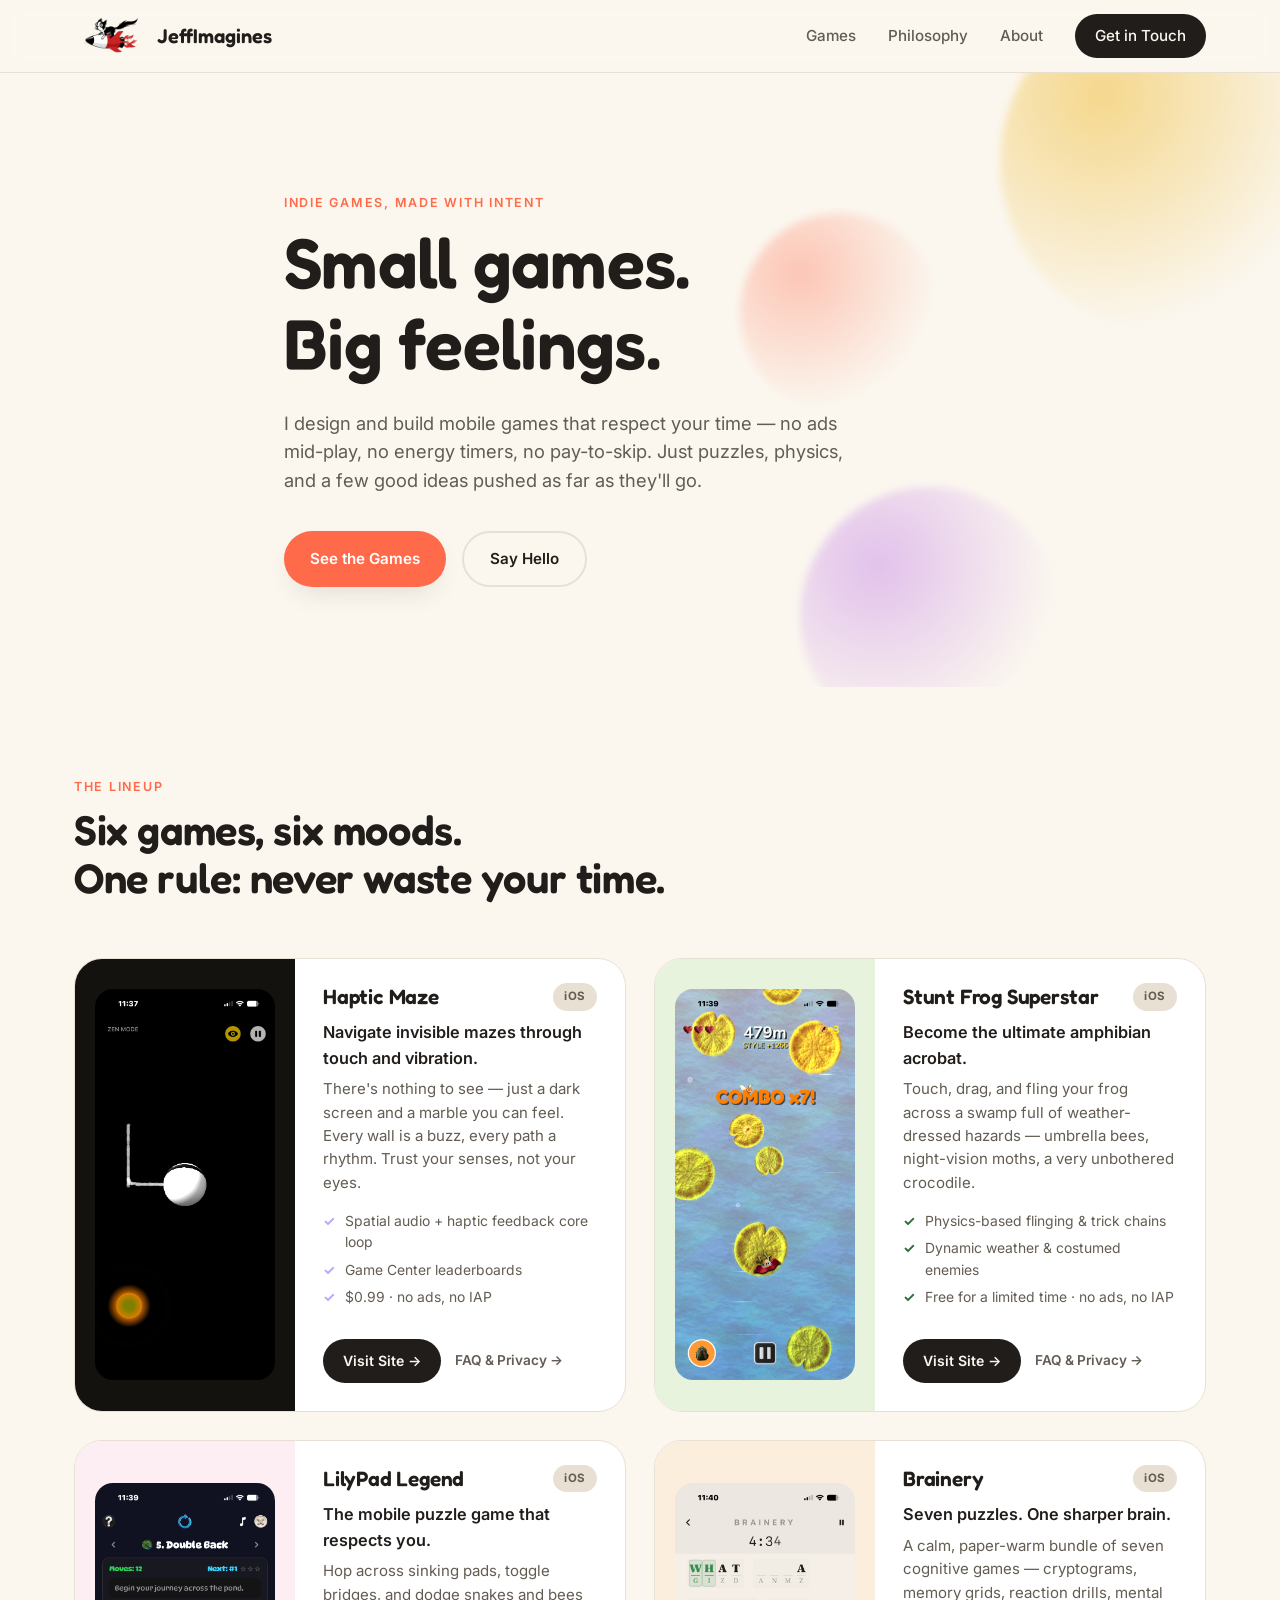
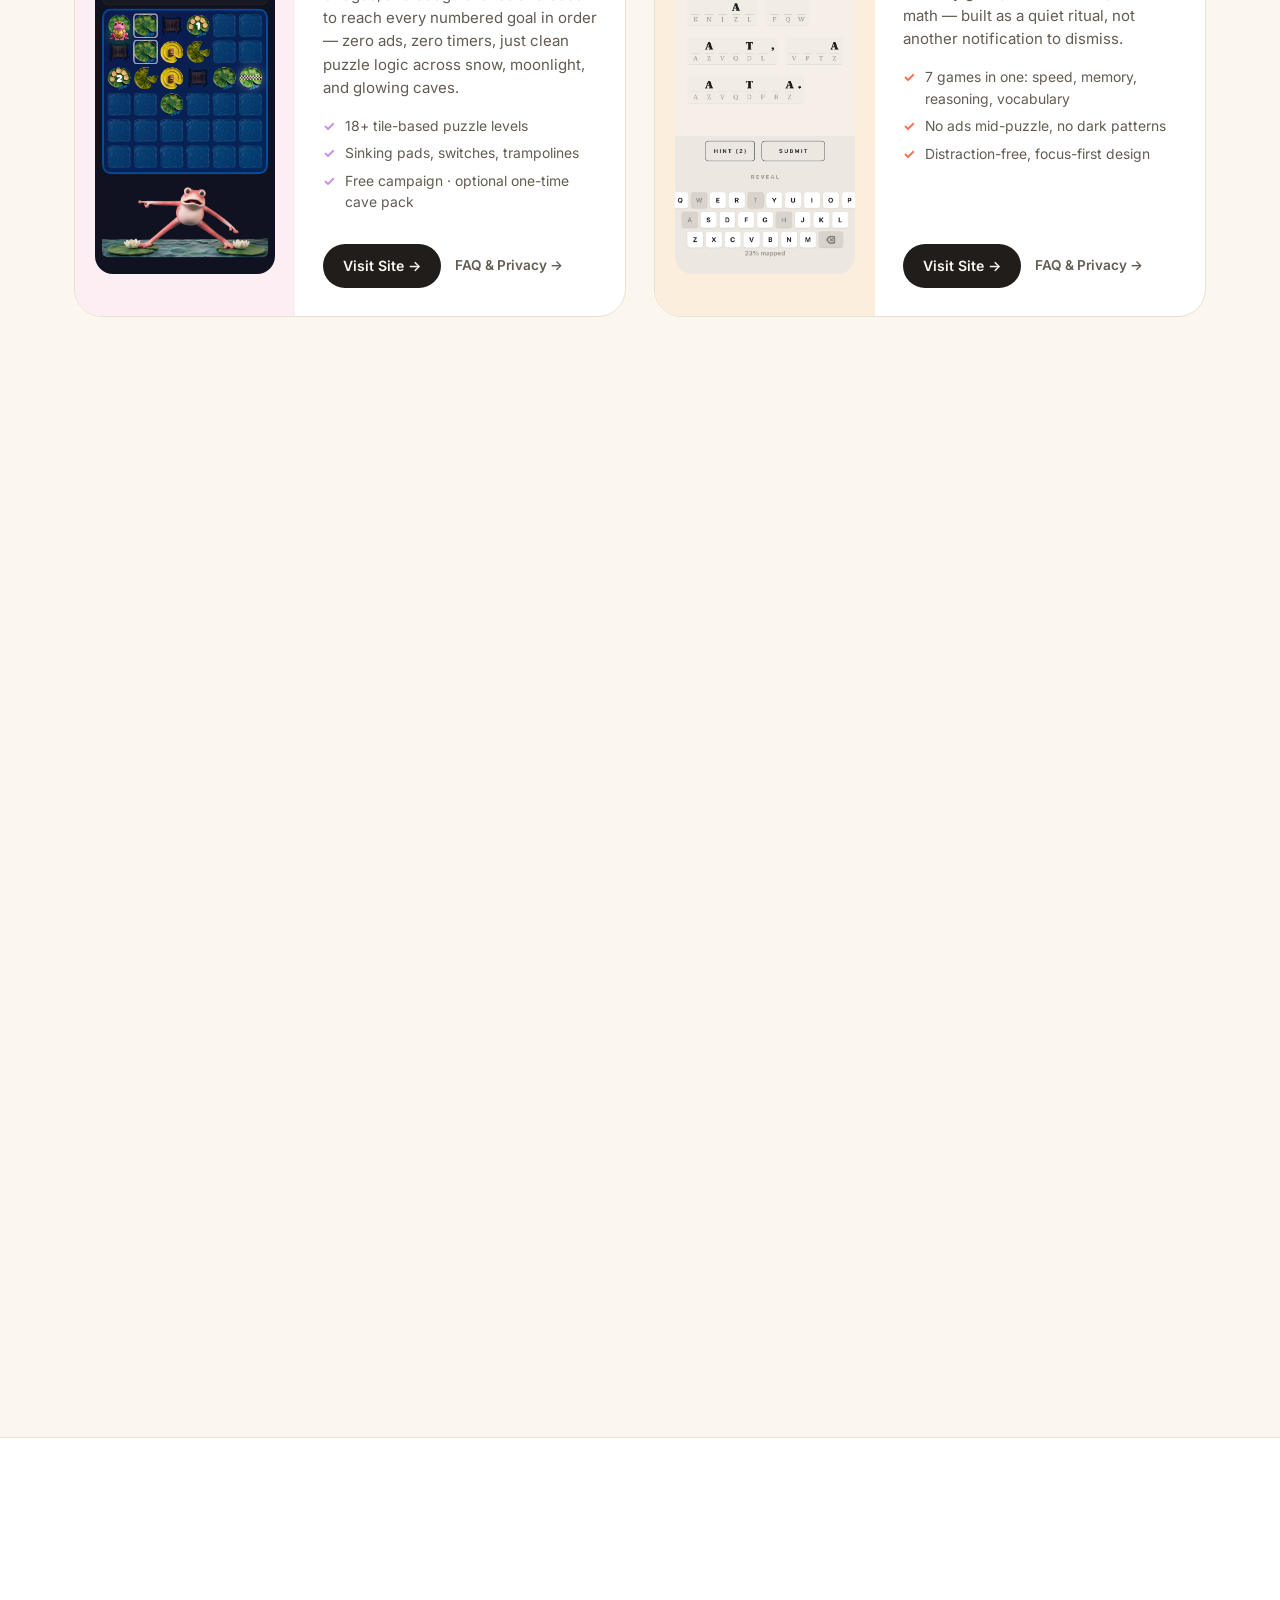
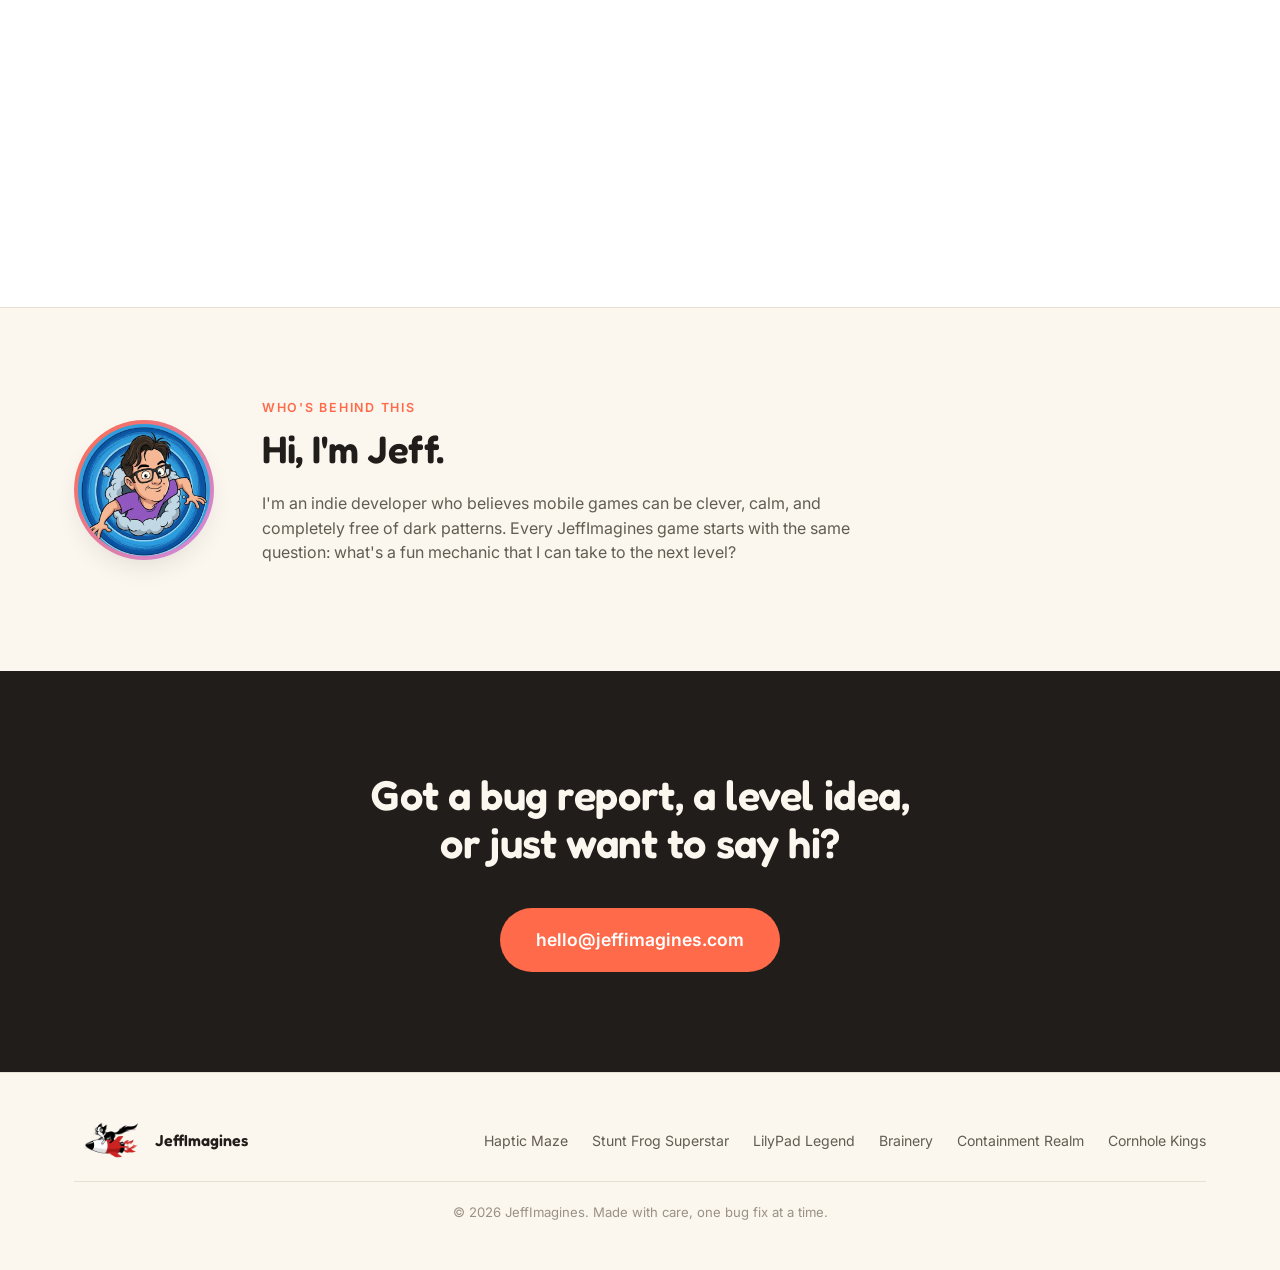
==== commit 5e8b6199: "Move Cornhole Kings FAQ and Privacy Policy onto JeffImagines Bring the FAQ and Privacy Policy from c" ====
--- a/index.html
+++ b/index.html
@@ -230,8 +230,7 @@
             </ul>
             <div class="card-links">
               <a href="https://cornhole-kings.jmielke.workers.dev/" target="_blank" rel="noopener" class="btn btn-card">Visit Site →</a>
-              <a href="https://cornhole-kings.jmielke.workers.dev/faq" target="_blank" rel="noopener" class="link-secondary">FAQ</a>
-              <a href="https://cornhole-kings.jmielke.workers.dev/privacy" target="_blank" rel="noopener" class="link-secondary">Privacy →</a>
+              <a href="games/cornhole-kings.html" class="link-secondary">FAQ &amp; Privacy →</a>
             </div>
           </div>
         </article>
--- a/css/styles.css
+++ b/css/styles.css
@@ -344,13 +344,14 @@
 
 .card-corn { --card-accent: var(--corn-accent); }
 .card-corn .card-art { background: var(--corn-bg); }
-@media (min-width: 560px) {
-  .card-corn { flex-direction: column; }
-  .card-corn .card-art { width: auto; }
-}
-@media (min-width: 1100px) {
-  .card-corn { flex-direction: row; }
-  .card-corn .card-art { width: 400px; }
+/* Landscape-only game: span the full row, screenshot left at its natural width */
+.card-corn { grid-column: 1 / -1; }
+.card-corn .card-art { width: auto; }
+.card-corn .art-shot { max-height: none; }
+@media (min-width: 720px) {
+  .card-corn { flex-direction: row; align-items: center; }
+  .card-corn .card-art { flex: 0 0 55%; max-width: 55%; align-self: stretch; }
+  .card-corn .art-shot { width: 100%; }
 }
 
 /* ============ Philosophy ============ */
@@ -538,6 +539,8 @@
 }
 .faq-item[open] summary::after { transform: rotate(45deg); }
 .faq-item p { font-size: 0.94rem; padding-bottom: 18px; margin: 0; }
+.faq-group + .faq-group { margin-top: 36px; }
+.faq-group h3 { font-size: 1.08rem; margin-bottom: 14px; }
 
 .legal-prose { max-width: 720px; font-size: 0.95rem; }
 .legal-prose h3 { font-size: 1.08rem; margin-top: 1.4em; }
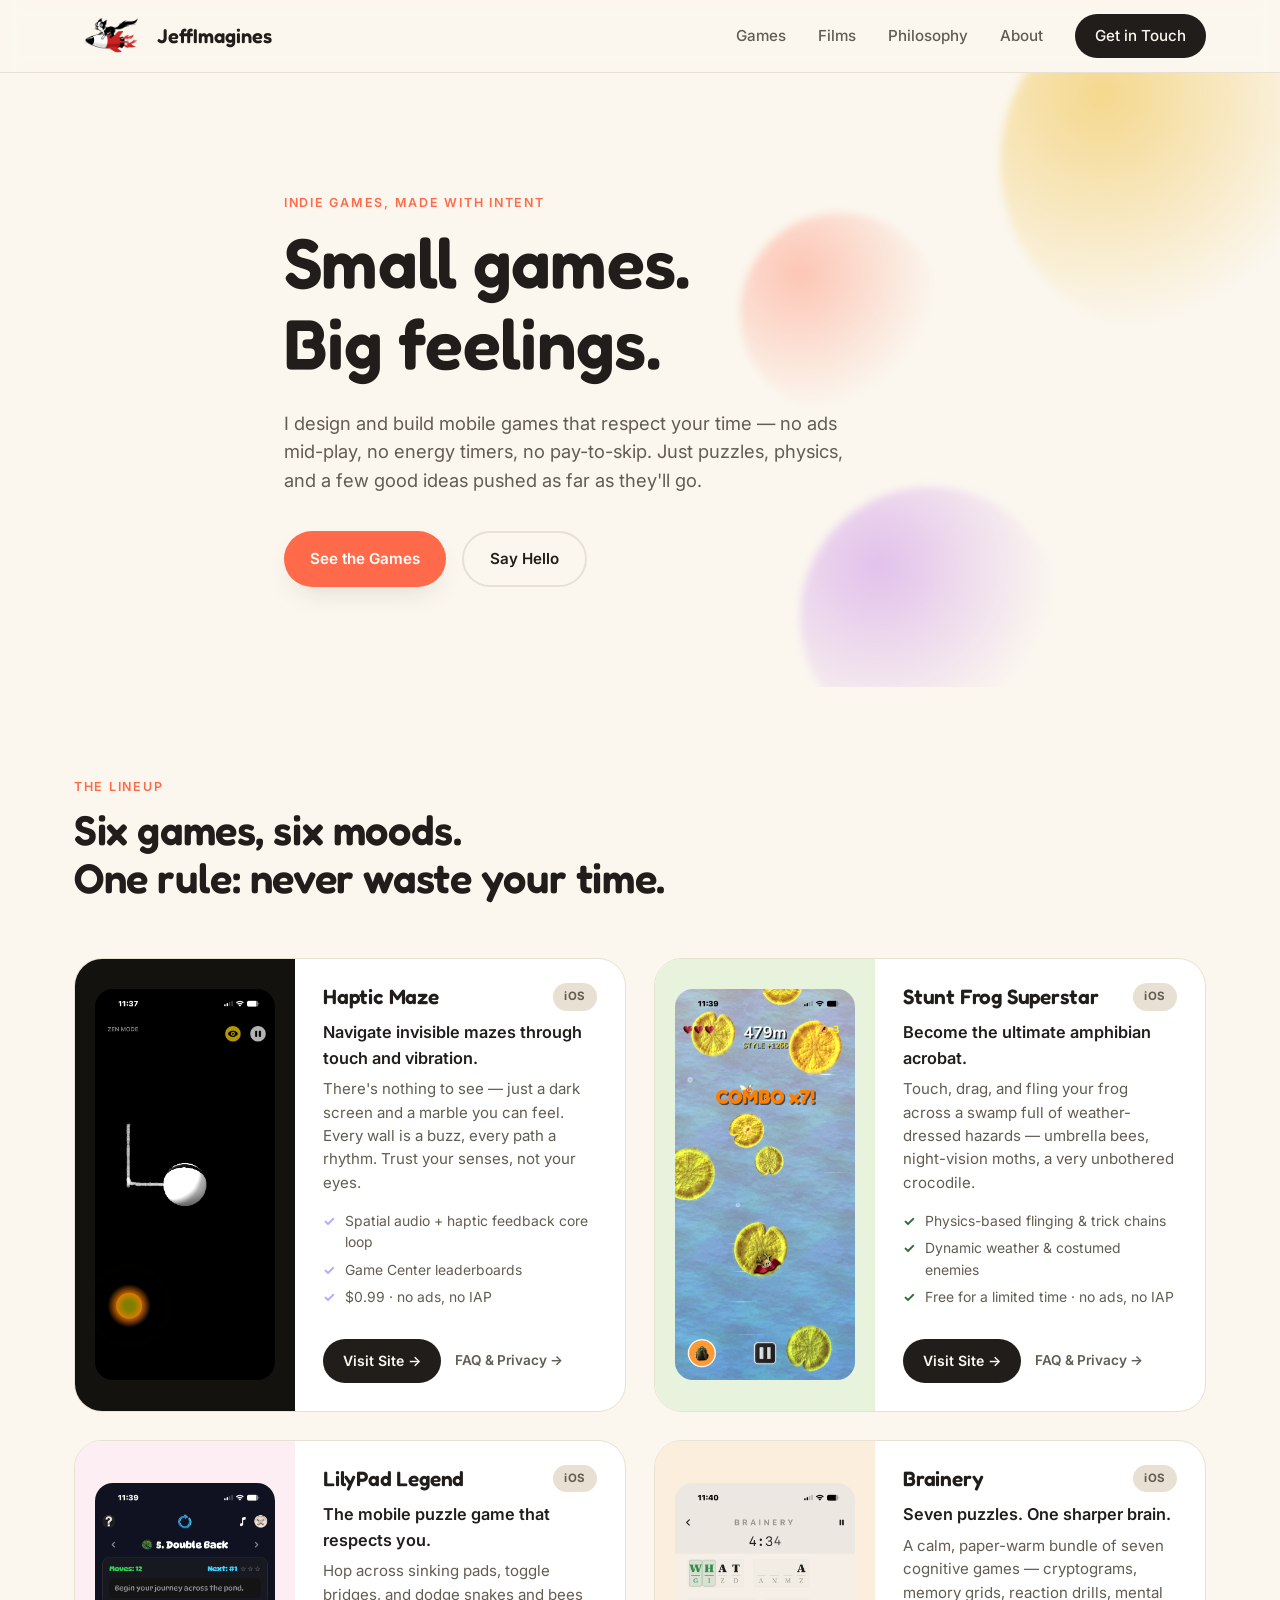
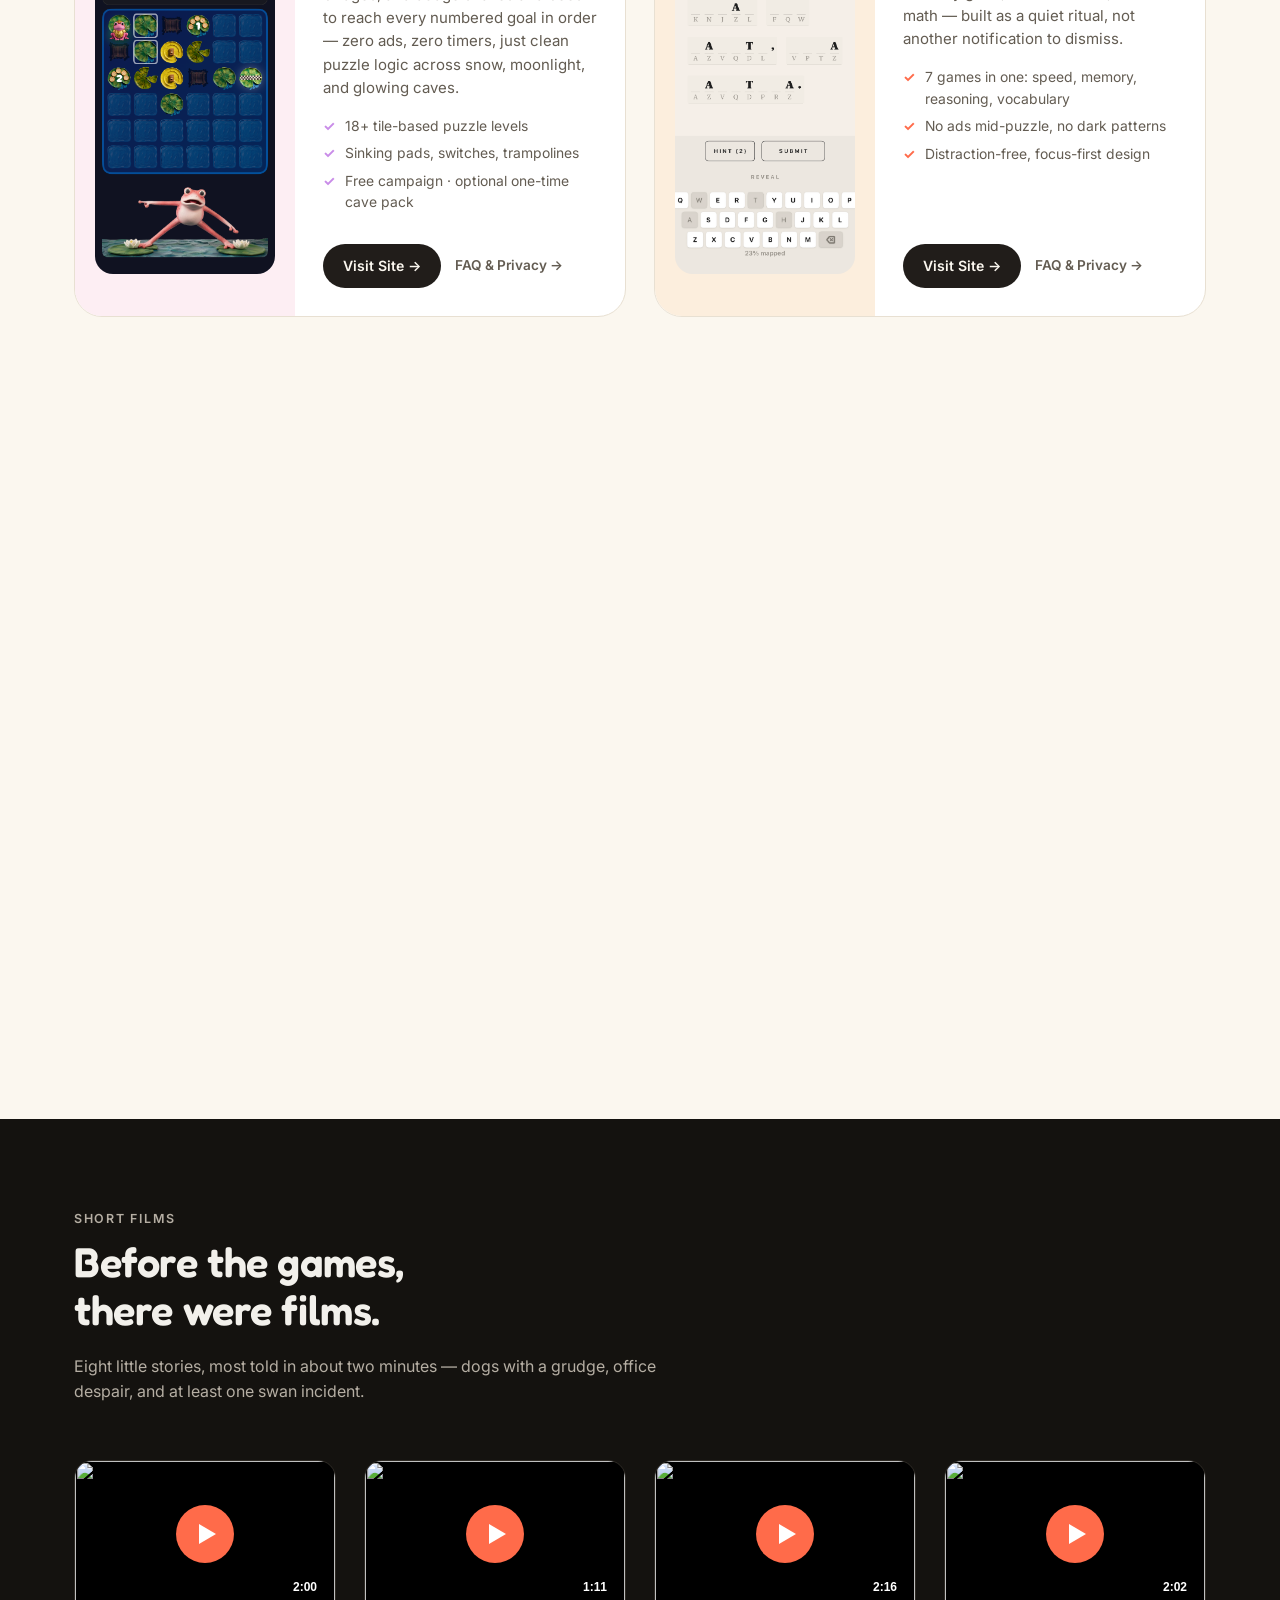
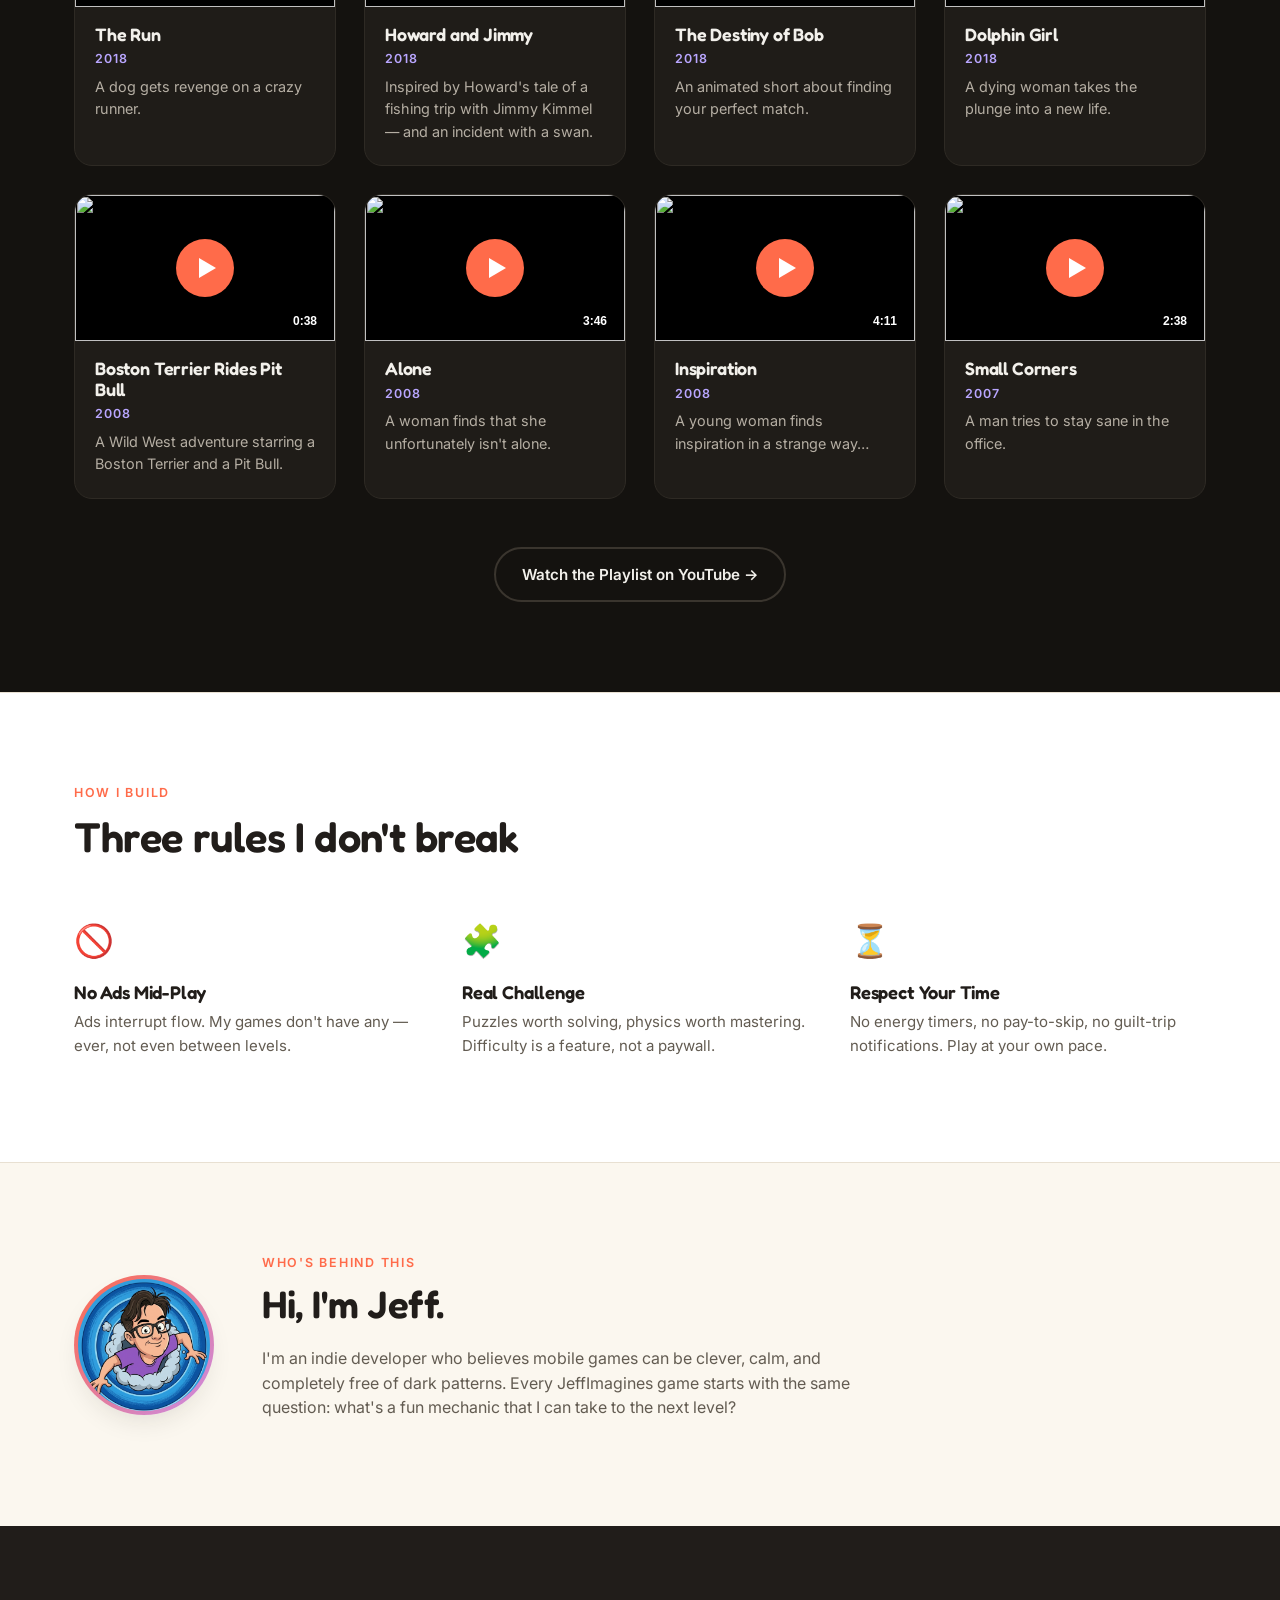
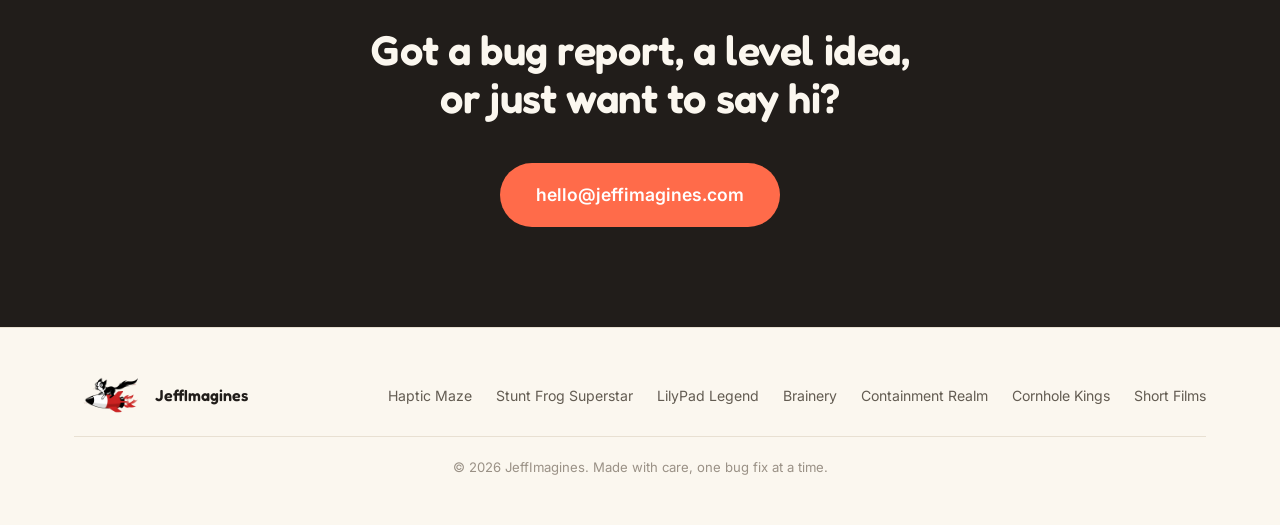
==== commit 3eedfbad: "Add Short Films section with click-to-play YouTube embeds Co-Authored-By: Claude Opus 5.5 <noreply@a" ====
--- a/index.html
+++ b/index.html
@@ -4,7 +4,7 @@
 <meta charset="UTF-8">
 <meta name="viewport" content="width=device-width, initial-scale=1.0">
 <title>JeffImagines — Indie Mobile Games</title>
-<meta name="description" content="JeffImagines is an indie studio making small, honest mobile games — Haptic Maze, Stunt Frog Superstar, LilyPad Legend, Brainery, Containment Realm, and Cornhole Kings 1988. No ads mid-play, no dark patterns, just good games.">
+<meta name="description" content="JeffImagines is an indie studio making small, honest mobile games — Haptic Maze, Stunt Frog Superstar, LilyPad Legend, Brainery, Containment Realm, and Cornhole Kings 1988 — plus a handful of short films. No ads mid-play, no dark patterns, just good games.">
 <link rel="icon" href="assets/logo.PNG" type="image/png">
 <link rel="preconnect" href="https://fonts.googleapis.com">
 <link rel="preconnect" href="https://fonts.gstatic.com" crossorigin>
@@ -24,6 +24,7 @@
 
     <nav class="main-nav" id="main-nav">
       <a href="#games">Games</a>
+      <a href="#films">Films</a>
       <a href="#philosophy">Philosophy</a>
       <a href="#about">About</a>
       <a href="#contact" class="nav-cta">Get in Touch</a>
@@ -239,6 +240,129 @@
     </div>
   </section>
 
+  <!-- FILMS -->
+  <section class="films" id="films">
+    <div class="wrap">
+      <div class="section-head">
+        <p class="eyebrow">Short Films</p>
+        <h2>Before the games,<br>there were films.</h2>
+        <p>Eight little stories, most told in about two minutes — dogs with a grudge, office despair, and at least one swan incident.</p>
+      </div>
+
+      <div class="film-grid">
+
+        <article class="film-card">
+          <button type="button" class="film-thumb" data-video="kjK7YheV2dc" aria-label="Play The Run">
+            <img src="https://i.ytimg.com/vi/kjK7YheV2dc/hqdefault.jpg" alt="" loading="lazy">
+            <span class="film-play" aria-hidden="true"></span>
+            <span class="film-length">2:00</span>
+          </button>
+          <div class="film-body">
+            <h3>The Run</h3>
+            <p class="film-meta">2018</p>
+            <p class="film-log">A dog gets revenge on a crazy runner.</p>
+          </div>
+        </article>
+
+        <article class="film-card">
+          <button type="button" class="film-thumb" data-video="EakOUKfuTl0" aria-label="Play Howard and Jimmy">
+            <img src="https://i.ytimg.com/vi/EakOUKfuTl0/hqdefault.jpg" alt="" loading="lazy">
+            <span class="film-play" aria-hidden="true"></span>
+            <span class="film-length">1:11</span>
+          </button>
+          <div class="film-body">
+            <h3>Howard and Jimmy</h3>
+            <p class="film-meta">2018</p>
+            <p class="film-log">Inspired by Howard&#39;s tale of a fishing trip with Jimmy Kimmel — and an incident with a swan.</p>
+          </div>
+        </article>
+
+        <article class="film-card">
+          <button type="button" class="film-thumb" data-video="L8BNjltiSsw" aria-label="Play The Destiny of Bob">
+            <img src="https://i.ytimg.com/vi/L8BNjltiSsw/hqdefault.jpg" alt="" loading="lazy">
+            <span class="film-play" aria-hidden="true"></span>
+            <span class="film-length">2:16</span>
+          </button>
+          <div class="film-body">
+            <h3>The Destiny of Bob</h3>
+            <p class="film-meta">2018</p>
+            <p class="film-log">An animated short about finding your perfect match.</p>
+          </div>
+        </article>
+
+        <article class="film-card">
+          <button type="button" class="film-thumb" data-video="_fE-7LikvP0" aria-label="Play Dolphin Girl">
+            <img src="https://i.ytimg.com/vi/_fE-7LikvP0/hqdefault.jpg" alt="" loading="lazy">
+            <span class="film-play" aria-hidden="true"></span>
+            <span class="film-length">2:02</span>
+          </button>
+          <div class="film-body">
+            <h3>Dolphin Girl</h3>
+            <p class="film-meta">2018</p>
+            <p class="film-log">A dying woman takes the plunge into a new life.</p>
+          </div>
+        </article>
+
+        <article class="film-card">
+          <button type="button" class="film-thumb" data-video="yd0atn6a43U" aria-label="Play Boston Terrier Rides Pit Bull">
+            <img src="https://i.ytimg.com/vi/yd0atn6a43U/hqdefault.jpg" alt="" loading="lazy">
+            <span class="film-play" aria-hidden="true"></span>
+            <span class="film-length">0:38</span>
+          </button>
+          <div class="film-body">
+            <h3>Boston Terrier Rides Pit Bull</h3>
+            <p class="film-meta">2008</p>
+            <p class="film-log">A Wild West adventure starring a Boston Terrier and a Pit Bull.</p>
+          </div>
+        </article>
+
+        <article class="film-card">
+          <button type="button" class="film-thumb" data-video="BzXugCpIv7E" aria-label="Play Alone">
+            <img src="https://i.ytimg.com/vi/BzXugCpIv7E/hqdefault.jpg" alt="" loading="lazy">
+            <span class="film-play" aria-hidden="true"></span>
+            <span class="film-length">3:46</span>
+          </button>
+          <div class="film-body">
+            <h3>Alone</h3>
+            <p class="film-meta">2008</p>
+            <p class="film-log">A woman finds that she unfortunately isn&#39;t alone.</p>
+          </div>
+        </article>
+
+        <article class="film-card">
+          <button type="button" class="film-thumb" data-video="D_LaJRsfymY" aria-label="Play Inspiration">
+            <img src="https://i.ytimg.com/vi/D_LaJRsfymY/hqdefault.jpg" alt="" loading="lazy">
+            <span class="film-play" aria-hidden="true"></span>
+            <span class="film-length">4:11</span>
+          </button>
+          <div class="film-body">
+            <h3>Inspiration</h3>
+            <p class="film-meta">2008</p>
+            <p class="film-log">A young woman finds inspiration in a strange way…</p>
+          </div>
+        </article>
+
+        <article class="film-card">
+          <button type="button" class="film-thumb" data-video="BcqqQEfCS4M" aria-label="Play Small Corners">
+            <img src="https://i.ytimg.com/vi/BcqqQEfCS4M/hqdefault.jpg" alt="" loading="lazy">
+            <span class="film-play" aria-hidden="true"></span>
+            <span class="film-length">2:38</span>
+          </button>
+          <div class="film-body">
+            <h3>Small Corners</h3>
+            <p class="film-meta">2007</p>
+            <p class="film-log">A man tries to stay sane in the office.</p>
+          </div>
+        </article>
+
+      </div>
+
+      <div class="films-more">
+        <a href="https://www.youtube.com/playlist?list=PLaglm6sqnlGr9HPhLmBEKBspopm7ME58R" target="_blank" rel="noopener" class="btn btn-ghost">Watch the Playlist on YouTube →</a>
+      </div>
+    </div>
+  </section>
+
   <!-- PHILOSOPHY -->
   <section class="philosophy" id="philosophy">
     <div class="wrap">
@@ -304,6 +428,7 @@
       <a href="https://pixelfilm44.github.io/brainery-marketing/" target="_blank" rel="noopener">Brainery</a>
       <a href="https://apps.apple.com/us/app/containment-realm/id6751374012" target="_blank" rel="noopener">Containment Realm</a>
       <a href="https://cornhole-kings.jmielke.workers.dev/" target="_blank" rel="noopener">Cornhole Kings</a>
+      <a href="https://www.youtube.com/playlist?list=PLaglm6sqnlGr9HPhLmBEKBspopm7ME58R" target="_blank" rel="noopener">Short Films</a>
     </nav>
     <p class="footer-copy">© <span id="year"></span> JeffImagines. Made with care, one bug fix at a time.</p>
   </div>
--- a/css/styles.css
+++ b/css/styles.css
@@ -32,7 +32,7 @@
   --brain-fg: #4A3420;
   --brain-accent: #FF6B4A;
 
-  --contain-bg: #060B14;
+  --contain-bg: #3A3F47;
   --contain-fg: #D8FBFF;
   --contain-accent: #33E0FF;
 
@@ -344,15 +344,106 @@
 
 .card-corn { --card-accent: var(--corn-accent); }
 .card-corn .card-art { background: var(--corn-bg); }
-/* Landscape-only game: span the full row, screenshot left at its natural width */
-.card-corn { grid-column: 1 / -1; }
+/* Landscape-only game: same width as the other cards, screenshot on its own row above the text */
+.card-corn { flex-direction: column; }
 .card-corn .card-art { width: auto; }
-.card-corn .art-shot { max-height: none; }
-@media (min-width: 720px) {
-  .card-corn { flex-direction: row; align-items: center; }
-  .card-corn .card-art { flex: 0 0 55%; max-width: 55%; align-self: stretch; }
-  .card-corn .art-shot { width: 100%; }
-}
+.card-corn .art-shot { width: 100%; max-height: none; }
+
+/* ============ Films ============ */
+.films {
+  padding: 90px 0;
+  background: var(--maze-bg);
+  color: var(--maze-fg);
+}
+.films .section-head h2 { color: var(--maze-fg); }
+.films p { color: #B5AEA3; }
+
+.film-grid {
+  display: grid;
+  grid-template-columns: repeat(auto-fill, minmax(min(250px, 100%), 1fr));
+  gap: 28px;
+}
+
+.film-card {
+  background: #1F1C18;
+  border: 1px solid #2E2A24;
+  border-radius: var(--radius-md);
+  overflow: hidden;
+  display: flex;
+  flex-direction: column;
+  transition: transform 0.25s ease, box-shadow 0.25s ease;
+}
+.film-card:hover { transform: translateY(-6px); box-shadow: 0 20px 40px -14px rgba(0, 0, 0, 0.6); }
+
+.film-thumb {
+  position: relative;
+  display: block;
+  width: 100%;
+  aspect-ratio: 16 / 9;
+  padding: 0;
+  border: 0;
+  background: #000;
+  cursor: pointer;
+  overflow: hidden;
+}
+.film-thumb img {
+  width: 100%;
+  height: 100%;
+  object-fit: cover;
+  transition: transform 0.4s ease, opacity 0.25s ease;
+}
+.film-thumb:hover img { transform: scale(1.04); opacity: 0.85; }
+.film-thumb:focus-visible { outline: 3px solid var(--brand); outline-offset: -3px; }
+.film-play {
+  position: absolute;
+  top: 50%;
+  left: 50%;
+  width: 58px;
+  height: 58px;
+  margin: -29px 0 0 -29px;
+  border-radius: 50%;
+  background: var(--brand);
+  box-shadow: 0 8px 20px -6px rgba(0, 0, 0, 0.6);
+  transition: transform 0.2s ease;
+}
+.film-play::after {
+  content: "";
+  position: absolute;
+  top: 50%;
+  left: 50%;
+  margin: -10px 0 0 -6px;
+  border-style: solid;
+  border-width: 10px 0 10px 17px;
+  border-color: transparent transparent transparent #fff;
+}
+.film-thumb:hover .film-play { transform: scale(1.1); }
+.film-length {
+  position: absolute;
+  right: 10px;
+  bottom: 10px;
+  font-size: 0.75rem;
+  font-weight: 600;
+  padding: 3px 8px;
+  border-radius: 6px;
+  background: rgba(0, 0, 0, 0.75);
+  color: #fff;
+}
+.film-frame { display: block; width: 100%; aspect-ratio: 16 / 9; border: 0; background: #000; }
+
+.film-body { padding: 18px 20px 22px; }
+.film-body h3 { font-size: 1.12rem; margin: 0 0 0.2em; color: var(--maze-fg); }
+.films .film-meta {
+  font-size: 0.78rem;
+  font-weight: 600;
+  letter-spacing: 0.08em;
+  color: var(--maze-accent);
+  margin-bottom: 0.6em;
+}
+.film-log { font-size: 0.9rem; margin: 0; }
+
+.films-more { margin-top: 48px; text-align: center; }
+.films .btn-ghost { color: var(--maze-fg); border-color: #3A352E; }
+.films .btn-ghost:hover { color: var(--brand); border-color: var(--brand); }
 
 /* ============ Philosophy ============ */
 .principle-grid {
@@ -475,7 +566,7 @@
   .hero-actions { flex-direction: column; align-items: stretch; }
   .hero-actions .btn { justify-content: center; }
 
-  .games, .philosophy, .about, .contact { padding: 64px 0; }
+  .games, .films, .philosophy, .about, .contact { padding: 64px 0; }
 }
 
 @media (max-width: 420px) {
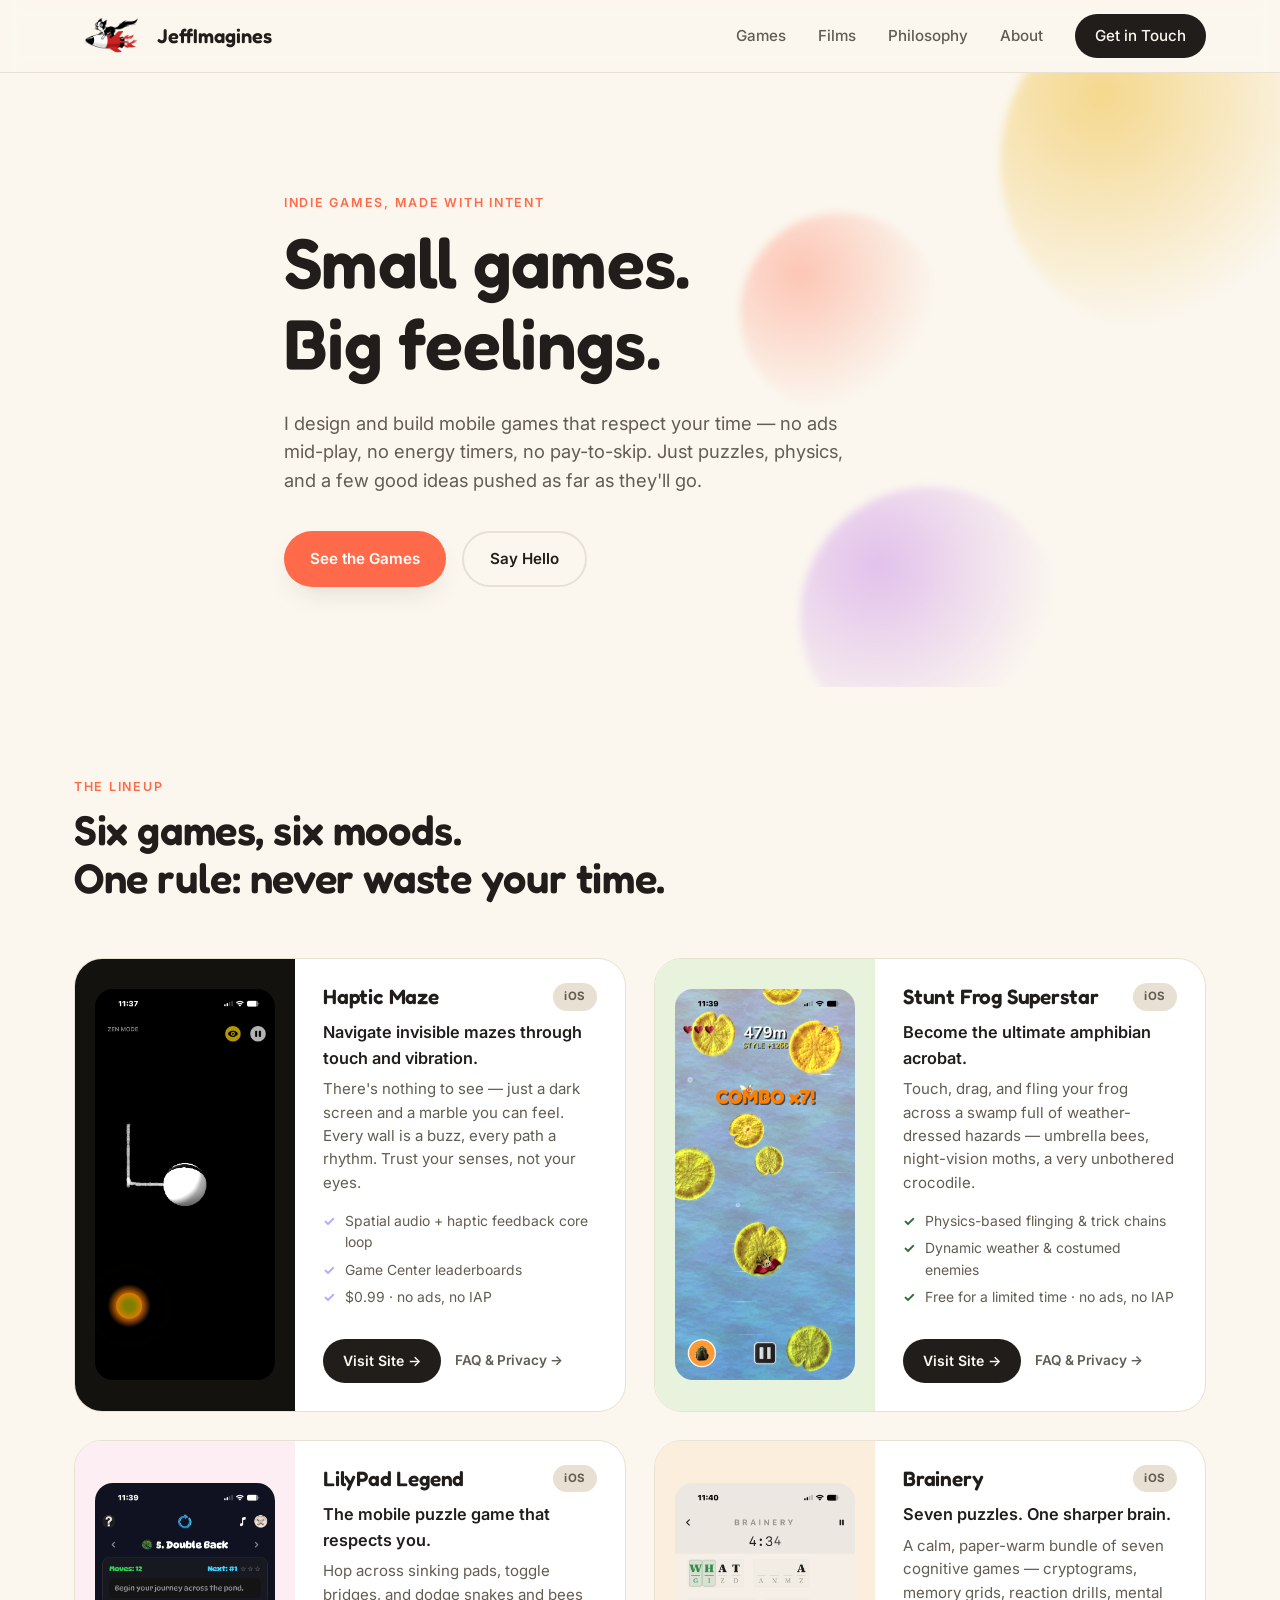
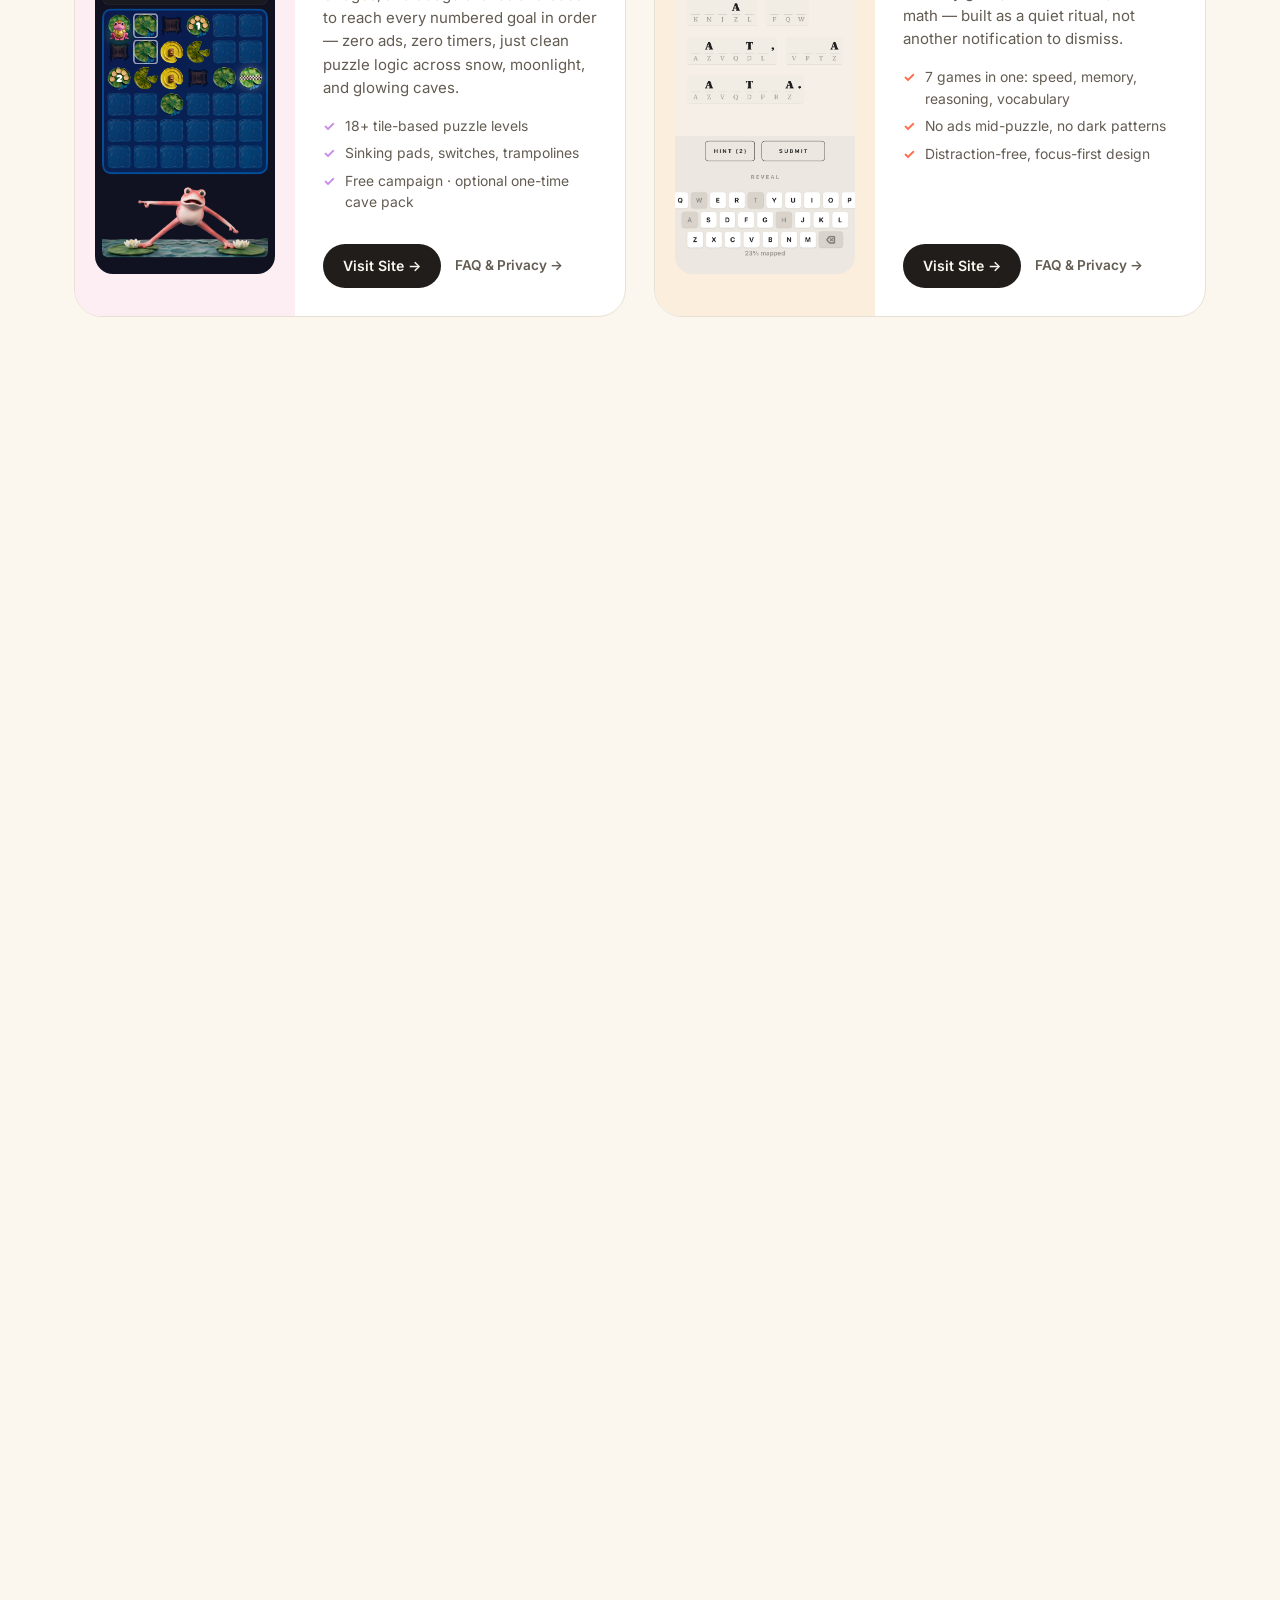
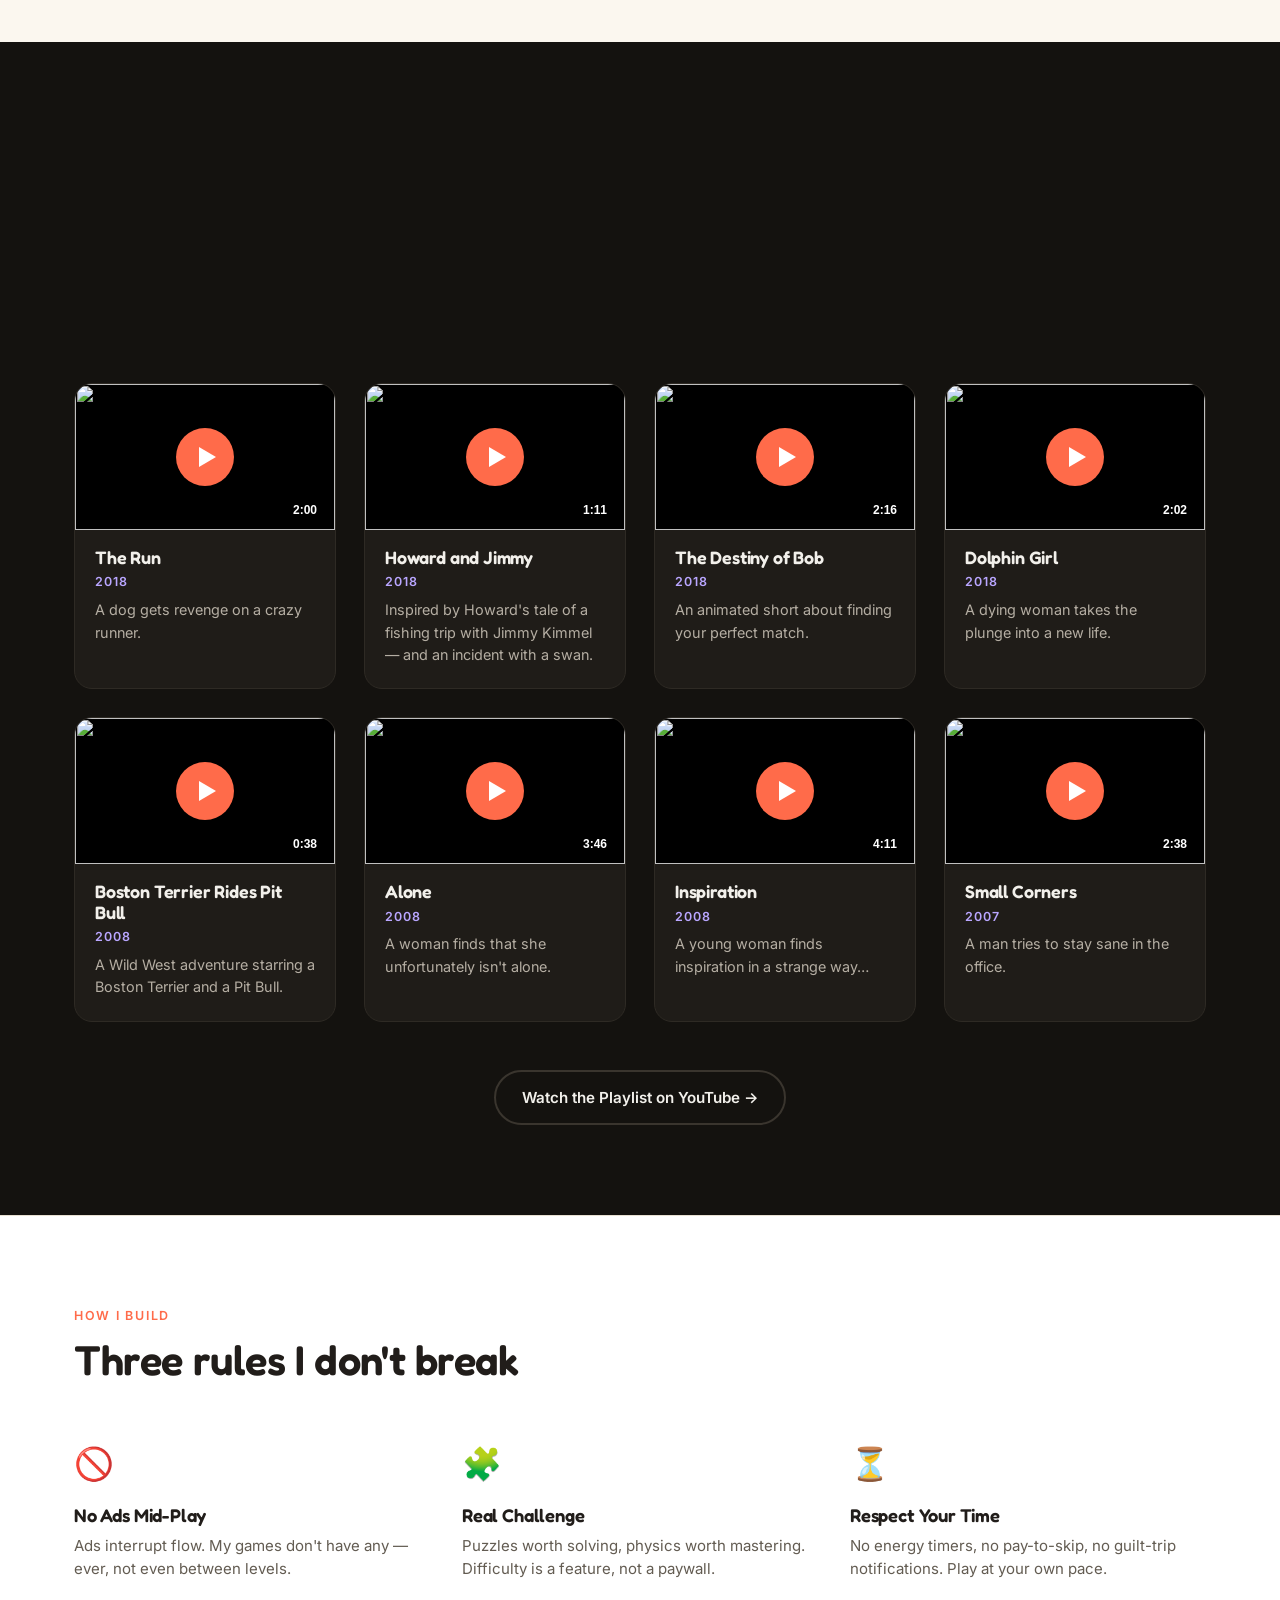
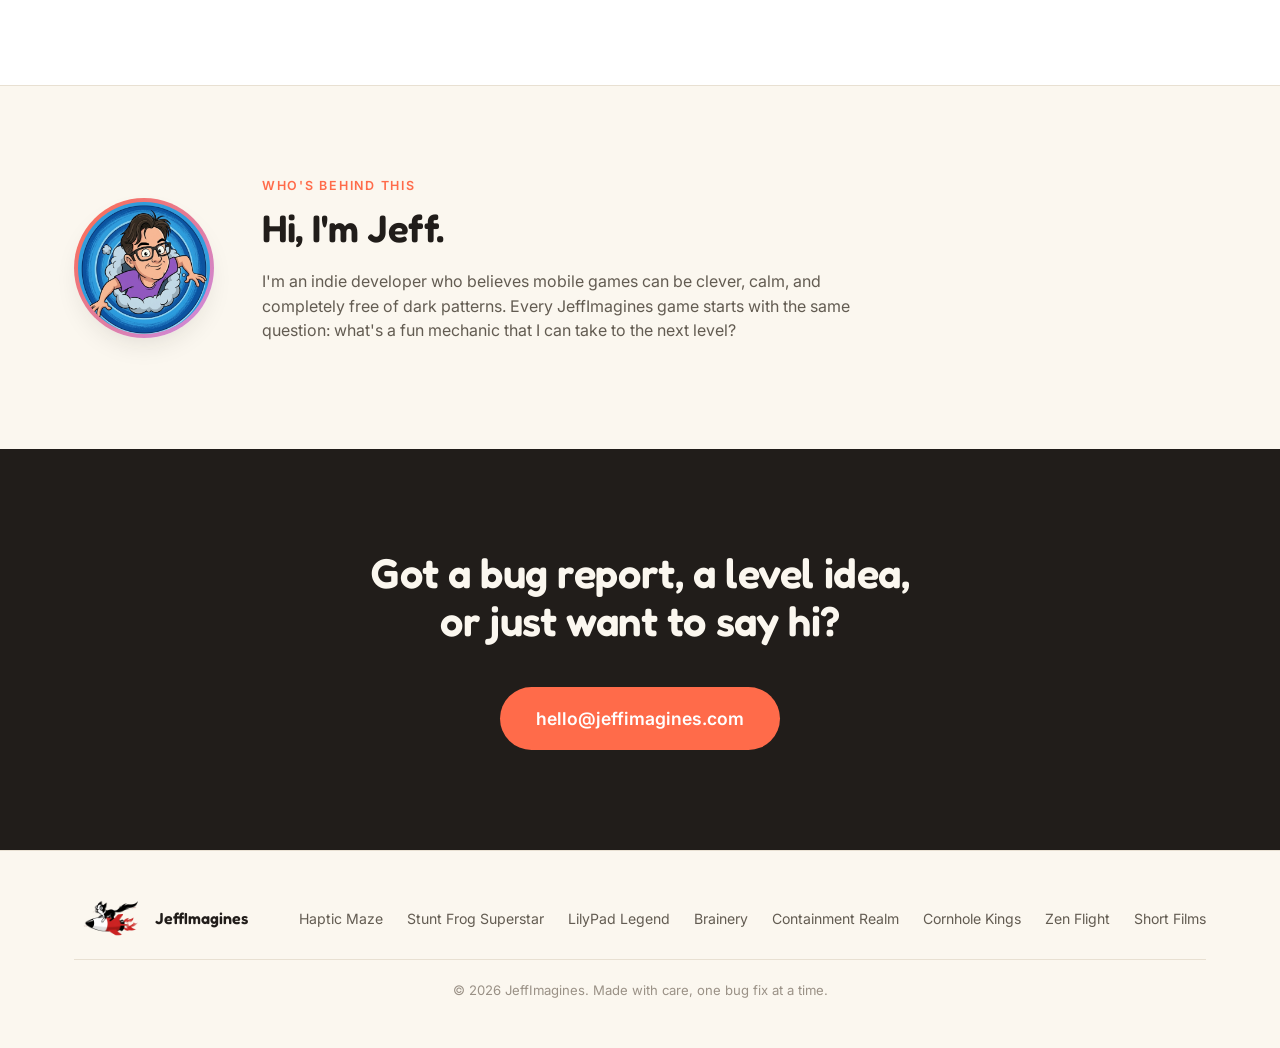
==== commit 90ef4697: "Add Zen Flight card with Play Now in browser link Adds a Zen Flight game card after Cornhole Kings w" ====
--- a/index.html
+++ b/index.html
@@ -4,7 +4,7 @@
 <meta charset="UTF-8">
 <meta name="viewport" content="width=device-width, initial-scale=1.0">
 <title>JeffImagines — Indie Mobile Games</title>
-<meta name="description" content="JeffImagines is an indie studio making small, honest mobile games — Haptic Maze, Stunt Frog Superstar, LilyPad Legend, Brainery, Containment Realm, and Cornhole Kings 1988 — plus a handful of short films. No ads mid-play, no dark patterns, just good games.">
+<meta name="description" content="JeffImagines is an indie studio making small, honest mobile games — Haptic Maze, Stunt Frog Superstar, LilyPad Legend, Brainery, Containment Realm, Cornhole Kings 1988, and Zen Flight — plus a handful of short films. No ads mid-play, no dark patterns, just good games.">
 <link rel="icon" href="assets/logo.PNG" type="image/png">
 <link rel="preconnect" href="https://fonts.googleapis.com">
 <link rel="preconnect" href="https://fonts.gstatic.com" crossorigin>
@@ -236,6 +236,33 @@
           </div>
         </article>
 
+        <!-- Zen Flight -->
+        <article class="game-card card-zen">
+          <div class="card-art">
+            <img src="assets/screenshots/zen-flight.png" alt="Zen Flight gameplay — a white paper airplane gliding over a winding river, meadows, and soft green trees" class="art-shot" loading="lazy">
+          </div>
+          <div class="card-body">
+            <div class="card-top">
+              <h3>Zen Flight</h3>
+              <span class="platform-badge">Web</span>
+            </div>
+            <p class="card-tag">Fold a sheet of paper. Let it fly.</p>
+            <p class="card-desc">
+              A meditative paper-airplane journey. Flip your plane into the breeze and
+              glide over rivers, meadows, and whispering forests — catching wind gusts and
+              thermals to stay aloft a little longer.
+            </p>
+            <ul class="card-features">
+              <li>Four worlds: Golden Valley, Sakura Highlands, Nordic Fjord &amp; Starlight Dusk</li>
+              <li>Tap or tilt your phone to steer</li>
+              <li>Free · plays right in your browser, no download</li>
+            </ul>
+            <div class="card-links">
+              <a href="zenflight/" class="btn btn-card">Play Now in Your Browser →</a>
+            </div>
+          </div>
+        </article>
+
       </div>
     </div>
   </section>
@@ -428,6 +455,7 @@
       <a href="https://pixelfilm44.github.io/brainery-marketing/" target="_blank" rel="noopener">Brainery</a>
       <a href="https://apps.apple.com/us/app/containment-realm/id6751374012" target="_blank" rel="noopener">Containment Realm</a>
       <a href="https://cornhole-kings.jmielke.workers.dev/" target="_blank" rel="noopener">Cornhole Kings</a>
+      <a href="zenflight/">Zen Flight</a>
       <a href="https://www.youtube.com/playlist?list=PLaglm6sqnlGr9HPhLmBEKBspopm7ME58R" target="_blank" rel="noopener">Short Films</a>
     </nav>
     <p class="footer-copy">© <span id="year"></span> JeffImagines. Made with care, one bug fix at a time.</p>
--- a/css/styles.css
+++ b/css/styles.css
@@ -38,6 +38,9 @@
 
   --corn-bg: #FFF3D6;
   --corn-accent: #D9822B;
+
+  --zen-bg: #DCE8DF;
+  --zen-accent: #3E8A99;
 
   --radius-lg: 28px;
   --radius-md: 18px;
@@ -348,6 +351,9 @@
 .card-corn { flex-direction: column; }
 .card-corn .card-art { width: auto; }
 .card-corn .art-shot { width: 100%; max-height: none; }
+
+.card-zen { --card-accent: var(--zen-accent); }
+.card-zen .card-art { background: var(--zen-bg); }
 
 /* ============ Films ============ */
 .films {
